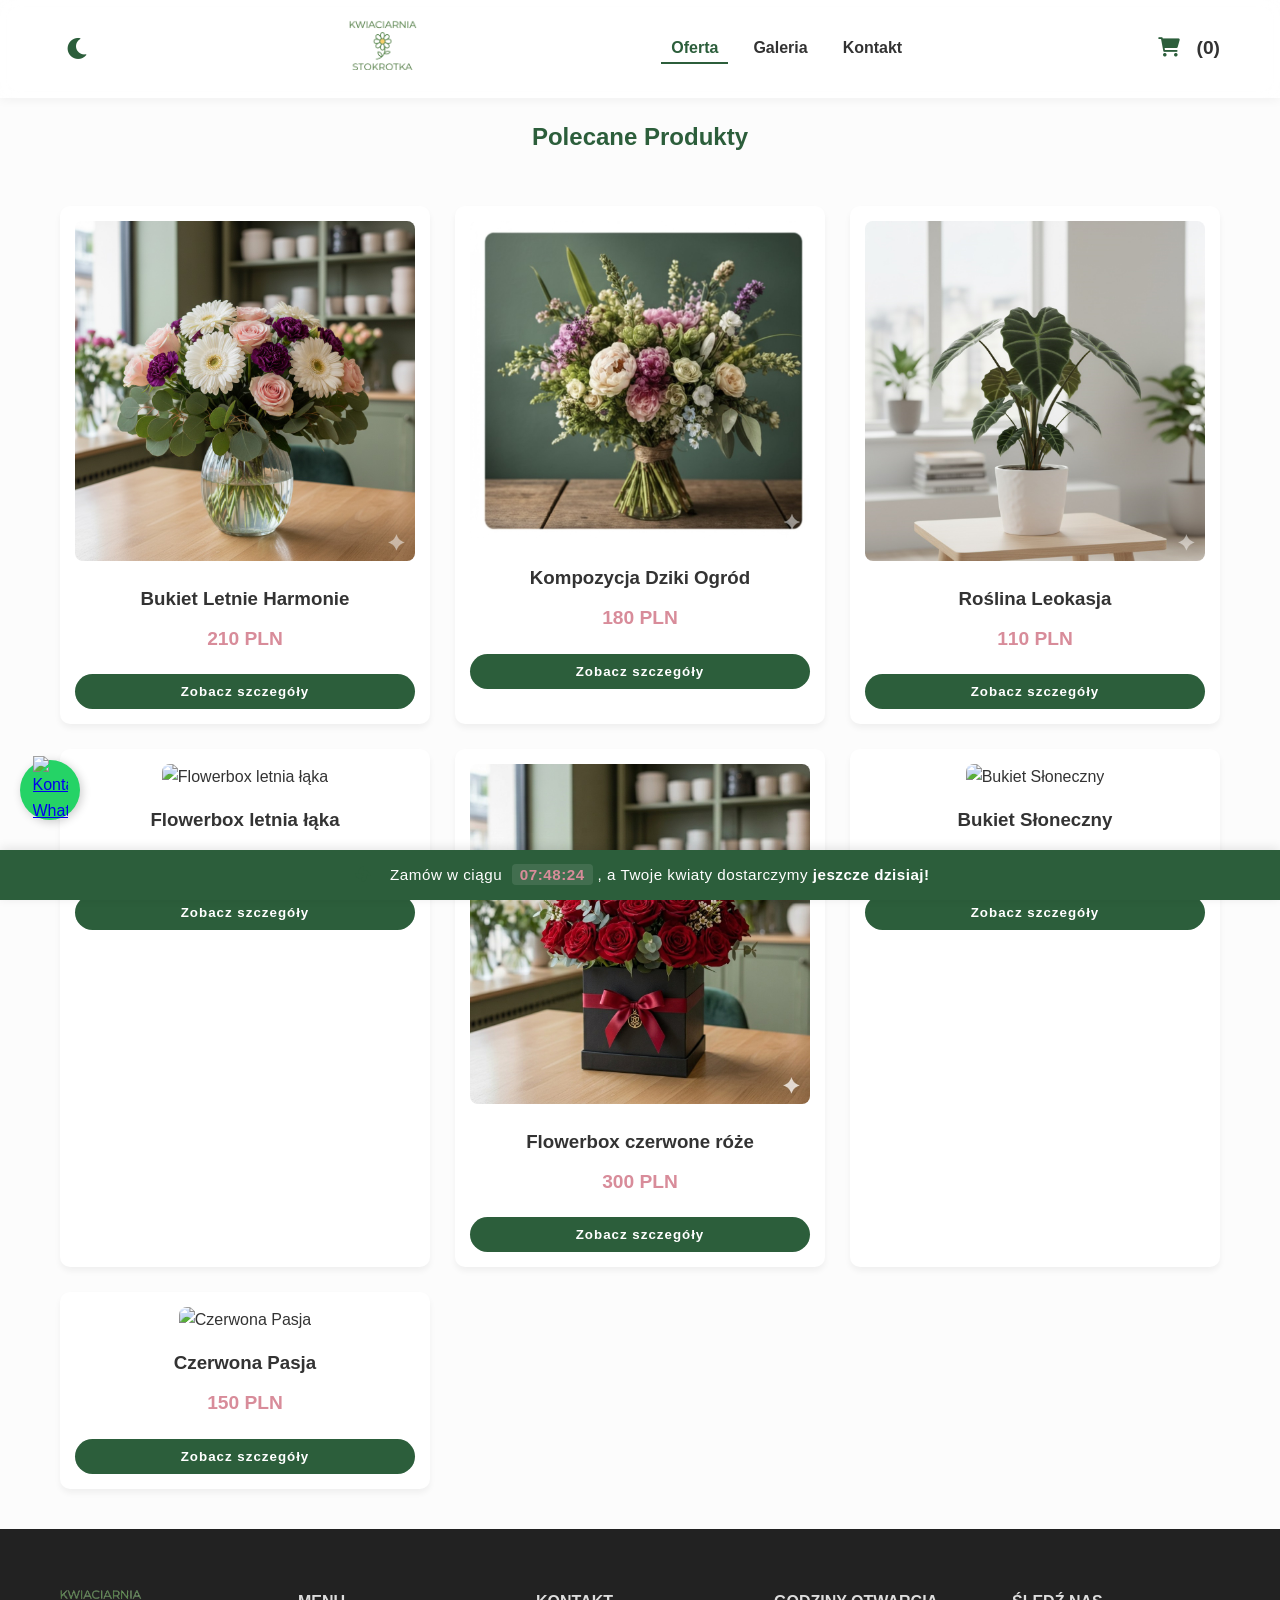
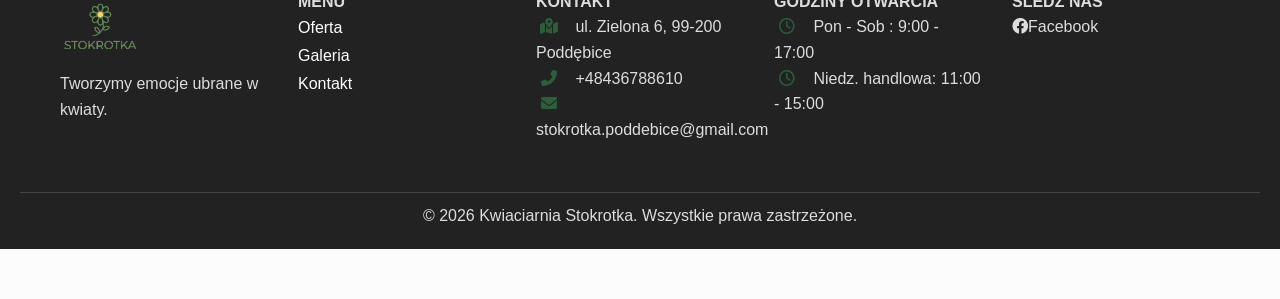
==== index.html @ bfbe9dbf "Add files via upload" ====
<!DOCTYPE html>
<html lang="pl">
<head>
    <meta charset="UTF-8">
    <meta name="viewport" content="width=device-width, initial-scale=1.0">
    <title>Kwiaciarnia Stokrotka</title>
    <meta name="description" content="Kwiaciarnia Stokrotka w Poddębicach - piękne bukiety na każdą okazję, flower boxy i dekoracje ślubne. Zamów online z dostawą!">
    <meta name="keywords" content="kwiaciarnia Poddębice, kwiaty z dostawą, bukiety ślubne, flower box, Stokrotka Poddębice">

    <meta property="og:title" content="Kwiaciarnia Stokrotka | Twoje emocje ubrane w kwiaty">
    <meta property="og:description" content="Wyjątkowe kompozycje kwiatowe w Poddębicach. Sprawdź naszą ofertę!">
    <meta property="og:image" content="https://stokrotka-poddebice.github.io/100-krotka/assets/logo.png">
    <meta property="og:url" content="https://stokrotka-poddebice.github.io/100-krotka/">
    <meta property="og:type" content="website">

    <link rel="icon" type="image/png" href="favicon-96x96.png" sizes="96x96">
    <link rel="canonical" href="https://stokrotka-poddebice.github.io/100-krotka/">
    <link rel="stylesheet" href="https://cdnjs.cloudflare.com/ajax/libs/font-awesome/6.0.0/css/all.min.css">
    <link rel="stylesheet" href="style.css">
    <script type="application/ld+json">
    {
      "@context": "https://schema.org",
      "@type": "FlowerShop",
      "name": "Kwiaciarnia Stokrotka",
      "image": "https://stokrotka-poddebice.github.io/100-krotka/assets/logo.png",
      "@id": "https://stokrotka-poddebice.github.io/100-krotka/",
      "url": "https://stokrotka-poddebice.github.io/100-krotka/",
      "telephone": "+48436788610",
      "address": {
        "@type": "PostalAddress",
        "streetAddress": "ul. Zielona 6",
        "addressLocality": "Poddębice",
        "postalCode": "99-200",
        "addressCountry": "PL"
      },
      "geo": {
        "@type": "GeoCoordinates",
        "latitude": 51.8926661, 
        "longitude": 18.9578311
      },
      "openingHoursSpecification": [
        {
          "@type": "OpeningHoursSpecification",
          "dayOfWeek": ["Monday", "Tuesday", "Wednesday", "Thursday", "Friday", "Saturday"],
          "opens": "09:00",
          "closes": "17:00"
        },
        {
          "@type": "OpeningHoursSpecification",
          "dayOfWeek": "Sunday",
          "opens": "11:00",
          "closes": "15:00"
        }
      ]
    }
    </script>
</head>
<body>
    <header>
        <div class="container nav-container">
            <button id="dark-mode-toggle" class="dark-mode-btn" aria-label="Zmień motyw na ciemny lub jasny" onclick="toggleDarkMode()">
                <i class="fa-solid fa-moon"></i>
            </button>
            <div class="logo">
                 <a href="index.html">
                 <img src="assets/logo.png" alt="Logo Kwiaciarni Stokrotka">
                 </a>
            </div>
            <nav>
                <ul class="nav-tabs">
                    <li><button class="nav-tab-btn active" onclick="switchTab(event, 'produkty')">Oferta</button></li>
                    <li><button class="nav-tab-btn" onclick="switchTab(event, 'galeria')">Galeria</button></li>
                    <li><button class="nav-tab-btn" onclick="switchTab(event, 'kontakt')">Kontakt</button></li>
                </ul>
            </nav>
             <div class="cart-icon" role="button" aria-label="Otwórz koszyk" onclick="toggleCart()">
                <i class="fa-solid fa-cart-shopping"></i> <span id="cart-count">(0)</span>
            </div>
        </div>
    </header>

    <div id="cart-sidebar" class="hidden">
        <button class="close-btn" onclick="toggleCart()">×</button>
        <h3>Koszyk:</h3>
        <ul id="cart-items"></ul>
        <hr>
        <p>Suma: <span id="cart-total">0</span> PLN</p>
        <div class="cross-sell-section">
            <h4>Dopasuj piękny dodatek:</h4>
            <div class="addon-grid">
                <div class="addon-item" onclick="addAddon('Bilecik z dedykacją', 5)">
                    <span><i class="fa-solid fa-envelope-open-text"></i> Bilecik</span>
                    <b>+5 PLN</b>
                </div>
                <div class="addon-item" onclick="addAddon('Czekoladki Merci', 30)">
                    <span><i class="fa-solid fa-candy-cane"></i> Merci</span>
                    <b>+30 PLN</b>
                </div>
                <div class="addon-item" onclick="addAddon('Maskotka Miś', 35)">
                    <span><i class="fa-solid fa-paw"></i> Miś</span>
                    <b>+35 PLN</b>
                </div>
                <div class="addon-item" onclick="addAddon('Odżywka do kwiatów', 3)">
                    <span><i class="fa-solid fa-seedling"></i> Odżywka</span>
                    <b>+3 PLN</b>
                </div>
            </div>
        </div>
        <button class="btn" onclick="goToCheckout()">PRZEJDŹ DO KASY</button>
    </div>

    <main>
        <section id="produkty" class="container tab-content active">
            <h2>Polecane Produkty</h2>
            <div id="products-container" class="products-grid"></div>
        </section>

        <section id="galeria" class="container tab-content">
            <h2>Nasze Realizacje</h2>
            <div class="filter-buttons">
                <button class="filter-btn active" data-filter="bukiety">Bukiety</button>
                <button class="filter-btn" data-filter="flowerboxy">Flower-Boxy</button>
                <button class="filter-btn" data-filter="slubne">Bukiety Ślubne</button>
                <button class="filter-btn" data-filter="samochody">Samochody</button>
                <button class="filter-btn" data-filter="kondolencje">Kondolencje</button>
                <button class="filter-btn" data-filter="all">Wszystkie</button>
            </div>
            <div class="gallery-grid">
                <img src="assets/img1.jpg" alt="Rustykalny bukiet ślubny z lawendą i kłosami zbóż - styl boho." class="gallery-item slubne" onclick="openGalleryModal(this.src, this.alt)" loading="lazy">
                <img src="assets/img2.jpg" alt="Elegancki bukiet pełen pastelowych róż i sezonowych dodatków." class="gallery-item slubne" onclick="openGalleryModal(this.src, this.alt)" loading="lazy">
                <img src="assets/img3.jpg" alt="Subtelna dekoracja stołu z gipsówki i polnych kwiatów - lekkość i wdzięk." class="gallery-item bukiety" onclick="openGalleryModal(this.src, this.alt)" loading="lazy">
                <img src="assets/img4.jpg" alt="Błękitna fantazja - kompozycja z ostróżką i margerytkami." class="gallery-item bukiety" onclick="openGalleryModal(this.src, this.alt)" loading="lazy">
                <img src="assets/img5.jpg" alt="Klasyczny Flowerbox z czerwonymi różami na prezent" class="gallery-item bukiety" onclick="openGalleryModal(this.src, this.alt)" loading="lazy">
                <img src="assets/img6.jpg" alt="Klasyczny Flowerbox z czerwonymi różami na prezent" class="gallery-item flowerboxy" onclick="openGalleryModal(this.src, this.alt)" loading="lazy">
                <img src="assets/img7.jpg" alt="Flower box z z kwiatami w opdcieniach różu" class="gallery-item flowerboxy" onclick="openGalleryModal(this.src, this.alt)" loading="lazy">
                <img src="assets/img11.jpg" alt="Dekoracja kwiatowa samochodu do ślubu w kolorze białym" class="gallery-item samochody" onclick="openGalleryModal(this.src, this.alt)" loading="lazy">
                <img src="assets/img12.jpg" alt="Dekoracja kwiatowa samochodu do ślubu w kolorze białym" class="gallery-item samochody" onclick="openGalleryModal(this.src, this.alt)" loading="lazy">
                <img src="assets/img13.jpg" alt="Delikana kwiatowa dekoracja samochodu do ślubu " class="gallery-item samochody" onclick="openGalleryModal(this.src, this.alt)" loading="lazy">
                <img src="assets/img14.jpg" alt="Dekoracja kwiatowa samochodu do ślubu w kolorze herbacianym" class="gallery-item samochody" onclick="openGalleryModal(this.src, this.alt)" loading="lazy">
                <img src="assets/img15.jpg" alt="Dekoracja kwiatowa samochodu do ślubu w kolorze białym" class="gallery-item samochody" onclick="openGalleryModal(this.src, this.alt)" loading="lazy">
            </div>
        </section>
        
        <section id="zamowienie" class="container tab-content">
            <h2>Twoje Zamówienie</h2>
            <div class="order-container">
                <form id="order-form" action="https://formspree.io/f/xojpdrwz" method="POST">
                    
                    <div class="form-section">
                        <h4><i class="fa-solid fa-user"></i> Twoje Dane</h4>
                        <div class="form-grid">
                            <input type="text" name="name" placeholder="Imię i Nazwisko" required>
                            <input type="tel" name="phone" placeholder="Twój numer telefonu" required>
                        </div>
                        <input type="email" name="email" placeholder="Twój adres E-mail" required>
                    </div>

                    <div class="form-section">
                        <h4><i class="fa-solid fa-truck"></i> Szczegóły dostawy</h4>
                        <div class="form-grid">
                            <input type="text" name="recipient_name" placeholder="Imię i nazwisko odbiorcy" required>
                            <input type="tel" name="recipient_phone" placeholder="Telefon do odbiorcy" required>
                        </div>
                        <input type="text" name="address" placeholder="Ulica, numer domu i mieszkania" required>
                        <div class="form-grid">
                            <input type="text" name="city" placeholder="Miejscowość" required>
                            <input type="text" name="postal_code" placeholder="Kod pocztowy" required>
                        </div>
                    </div>

                    <div class="form-section">
                        <h4><i class="fa-solid fa-envelope-open-text"></i> Bilecik i dodatki</h4>
                        <textarea name="message" rows="3" placeholder="Treść bileciku (opcjonalnie)"></textarea>
                        <div class="date-picker">
                            <label for="delivery_date">Data dostawy:</label>
                            <input type="date" id="delivery_date" name="delivery_date" required>
                        </div>
                    </div>

                    <input type="hidden" name="cart_items" id="cart-items-input">

                    <div class="order-summary">
                        <ul id="order-items" style="list-style: none; margin-bottom: 15px; border-bottom: 1px solid rgba(255,255,255,0.3); padding-bottom: 10px; text-align: left;"></ul>
                        <p>Razem do zapłaty: <span id="order-total">0 PLN</span></p>
                        <button type="submit" class="btn btn-order">POTWIERDZAM I PŁACĘ</button>
                    </div>
                </form>
            </div>
        </section>

        <section id="kontakt" class="container tab-content">
            <h2>Skontaktuj się z nami</h2>
            <div class="contact-grid">
                
                <div class="contact-form-container">
                    <h4><span class="icon"><i class="fa-solid fa-envelope contact-icon"></i></span> Napisz do nas</h4>
                    <form action="https://formspree.io/f/xojpdrwz" method="POST" id="contact-form">
                        <div class="input-group">
                            <select name="Temat" id="contact-subject">
                                <option value="Zapytanie ogólne">Zapytanie ogólne</option>
                                <option value="Wesele / Ślub">Wesele / Ślub</option>
                                <option value="Zamówienie indywidualne">Zamówienie indywidualne</option>
                                <option value="Inne">Inne</option>
                            </select>
                        </div>
                        <div class="input-group">
                            <input type="text" name="Imię_Nazwisko" id="contact-name" placeholder="Twoje imię i nazwisko" required>
                        </div>
                        <div class="input-group">
                            <input type="email" name="_replyto" placeholder="Twój e-mail" required>
                        </div>
                        <div class="input-group">
                            <textarea name="Wiadomość" id="contact-message" rows="5" placeholder="W czym możemy pomóc?" required></textarea>
                        </div>
                        <button type="submit" class="btn send-btn">WYŚLIJ WIADOMOŚĆ</button>
                    </form>
                </div>

                <div class="contact-form-container">
                    <h4><span class="icon"><i class="fa-solid fa-map-marker-alt contact-icon"></i></span> Mapa Dojazdu</h4>
                <div class="contact-map">
                    <div class="map-placeholder">
                        <iframe src="https://www.google.com/maps/embed?pb=!1m18!1m12!1m3!1d1231.1314536790258!2d18.957831052465423!3d51.89266607767898!2m3!1f0!2f0!3f0!3m2!1i1024!2i768!4f13.1!3m3!1m2!1s0x471baa87bd3e13e3%3A0xebfbc8913c28c004!2sKWIACIARNIA%20STOKROTKA!5e0!3m2!1spl!2spl!4v1775976221857!5m2!1spl!2spl" width="100%" height="300" style="border:0; border-radius: 15px;" allowfullscreen="" loading="lazy"></iframe>
                    </div>
                </div>
                </div>
            </div>
        </section>
    </main>

    <footer>
        <div class="container footer-grid">
            <div>
                <img src="assets/logo.png" alt="Stokrotka" onerror="this.src='assets/logo.png'" style="margin-bottom: 15px;">
                <p>Tworzymy emocje ubrane w kwiaty.</p>
            </div>
            <div>
                <h4>MENU</h4>
                    <ul class="footer-nav">
                        <li><button class="footer-tab-btn" onclick="switchTab(event, 'produkty')">Oferta</button></li>
                        <li><button class="footer-tab-btn" onclick="switchTab(event, 'galeria')">Galeria</button></li>
                        <li><button class="footer-tab-btn" onclick="switchTab(event, 'kontakt')">Kontakt</button></li>
                    </ul>
            </div>
            <div>
                <h4>KONTAKT</h4>
                    <p><i class="fa-solid fa-map-location-dot"></i> <a href="https://maps.app.goo.gl/MukrHk3VqsNeKH6u6"> ul. Zielona 6, 99-200 Poddębice</a></p>
                    <p><i class="fa-solid fa-phone-alt"></i> <a href="tel:+48 43-678-86-10">+48436788610</a></p>
                    <p><i class="fa-solid fa-envelope contact-icon"></i> <a href="mailto:stokrotka.poddebice@gmail.com">stokrotka.poddebice@gmail.com</a></p>
            </div>
            <div>
                 <h4>GODZINY OTWARCIA</h4>
                    <p><i class="far fa-clock"></i> Pon - Sob : 9:00 - 17:00</p>
                    <p><i class="far fa-clock"></i> Niedz. handlowa: 11:00 - 15:00</p>
            </div>
            <div>
                <h4>ŚLEDŹ NAS</h4>
                <ul>
                    <li><i class="fab fa-facebook"></i><a href="#">Facebook</a></li>
                </ul>
            </div>
        </div>
        <div class="footer-bottom">
            <p>© <span id="current-year"></span> Kwiaciarnia Stokrotka. Wszystkie prawa zastrzeżone.</p>
            <script>
                document.getElementById('current-year').textContent = new Date().getFullYear();
            </script>
        </div>
    </footer>

    <script src="script.js"></script>
    <div id="toast-container"></div>

    <div id="product-modal" class="modal hidden">
        <div class="modal-content">
            <span class="close-modal" onclick="closeModal()">×</span>
            <img id="modal-img" src="" alt="Zdjęcie produktu">
            
            <h3 id="modal-title">Nazwa Bukiety</h3>
            <p id="modal-desc">Opis...</p>
            
            <p class="price" id="modal-price">0 PLN</p>
            <button class="btn" id="modal-add-btn">DODAJ DO KOSZYKA</button>

            <div class="modal-footer"> 
                <span style="text-align: left; display: inline-block;"><i class="fa-solid fa-leaf"></i> Zawsze świeże</span>
                <span style="text-align: right;; display: inline-block;"><i class="fa-solid fa-truck"></i> Dostawa dzisiaj</span>
            </div>
        </div>
    </div>
    
    <a href="https://wa.me/48436788610" class="whatsapp-btn" target="_blank">
        <img src="https://upload.wikimedia.org/wikipedia/commons/6/6b/WhatsApp.svg" alt="Kontakt WhatsApp">
    </a>

    <div id="fomo-bar" class="fomo-bar">
        <a href="#zamowienie" class="fomo-link">
            <span class="fomo-text">
                <i class="fa-solid fa-fan"></i> Zamów w ciągu <span id="fomo-timer">--:--:--</span>, a Twoje kwiaty dostarczymy <b>jeszcze dzisiaj!</b>
            </span>
         </a>
    </div>
    
</body>
</html>
---- style.css ----
/* Reset i zmienne */
* {
    margin: 0;
    padding: 0;
    box-sizing: border-box;
    font-family: 'Segoe UI', Tahoma, Geneva, Verdana, sans-serif;
}
html {
    scroll-behavior: smooth;
}

:root {
    --primary-color: #2c5e3b; /* Głęboka zieleń */
    --accent-color: #d88c9a; /* Delikatny róż */
    --bg-color: #fcfcfc;
    --text-color: #333;
    --card-bg: #ffffff; /* tło dla trybu jasnego */
}

body {
    background-color: var(--bg-color);
    color: var(--text-color);
    line-height: 1.6;
    font-size: 16px; /* Standard dla urządzeń mobilnych */
    padding-bottom: 50px; /* Tyle, ile mniej więcej ma wysokości Twój pasek FOMO */
}

.container {
    max-width: 1200px;
    margin: 0 auto;
    padding: 20px;
}

/* Header & Nav */
header {
    background-color: rgba(255, 255, 255, 0.8);
    backdrop-filter: blur(10px);
    -webkit-backdrop-filter: blur(10px);
    box-shadow: 0 2px 10px rgba(0,0,0,0.05);
    position: sticky;
    top: 0;
    z-index: 100;
}

.nav-container {
    display: flex;
    justify-content: space-between;
    align-items: center;
}

nav ul {
    list-style: none;
    display: flex;
    gap: 20px;
}

nav a {
    text-decoration: none;
    color: var(--text-color);
    font-weight: 600;
    transition: color 0.3s;
}

nav a:hover {
    color: var(--primary-color);
}

.cart-icon {
    cursor: pointer;
    font-size: 1.2rem;
    font-weight: bold;
}

/* Kontener logo w nawigacji */
.logo {
    display: flex;
    align-items: center;
    max-width: 180px; 
}

.logo img {
    height: 50px;    
    width: auto;     
    object-fit: contain;
    transition: transform 0.3s ease;
}

.logo img:hover {
    transform: scale(1.05); 
}

/* Logo w stopce */
footer .container img {
    height: 60px;
    width: auto;
    margin-bottom: 15px;
}

/* Sidebar Koszyka */
#cart-sidebar {
    position: fixed;
    right: 0;
    top: 0;
    width: 100%;
    max-width: 450px;
    height: 100vh;
    background: #fff;
    box-shadow: -2px 0 10px rgba(0,0,0,0.1);
    padding: 25px;
    transform: translateX(100%);
    transition: transform 0.3s ease-in-out;
    z-index: 200;
    overflow-y: auto;
}

#cart-sidebar:not(.hidden) {
    transform: translateX(0);
}

.close-btn {
    background: none;
    border: none;
    font-size: 1.5rem;
    cursor: pointer;
    float: right;
}

/* Przyciski */
.btn {
    display: inline-block;
    background-color: var(--primary-color);
    color: #fff;
    padding: 10px 20px;
    border: none;
    border-radius: 25px;
    letter-spacing: 1px;
    cursor: pointer;
    font-weight: bold;
    width: 100%;
    margin-top: 10px;
    transition: all 0.3s ease;
}

.btn:active {
    transform: scale(0.95);
}

.btn:hover {
    background-color: #1e4229;
}

/* Produkty */
section {
    padding: 60px 20px;
}

h2 {
    text-align: center;
    margin-bottom: 40px;
    color: var(--primary-color);
}

.grid {
    display: grid;
    grid-template-columns: repeat(auto-fit, minmax(250px, 1fr));
    gap: 30px;
}

.card {
    background: #fff;
    padding: 15px;
    border-radius: 10px;
    box-shadow: 0 4px 6px rgba(0,0,0,0.05);
    text-align: center;
    transition: transform 0.3s ease, box-shadow 0.3s ease;
}

.card:hover {
    transform: translateY(-8px);
    box-shadow: 0 10px 20px rgba(0,0,0,0.15);
}

.card img {
    width: 100%;
    border-radius: 8px;
    margin-bottom: 15px;
}

.card .price {
    font-size: 1.2rem;
    font-weight: bold;
    color: var(--accent-color);
    margin: 10px 0;
}

/* Galeria */
.filter-buttons {
    display: flex;
    justify-content: center;
    gap: 10px;
    flex-wrap: wrap;
    margin-bottom: 20px;
}

.filter-btn {
    padding: 8px 16px;
    border: 1px solid var(--primary-color);
    background: transparent;
    cursor: pointer;
    border-radius: 20px;
    transition: all 0.3s;
}

.filter-btn.active, .filter-btn:hover {
    background: var(--primary-color);
    color: #fff;
}

.gallery-grid {
    display: grid;
    grid-template-columns: repeat(auto-fill, minmax(200px, 1fr));
    gap: 15px;
}

.gallery-item {
    width: 100%;
    height: 200px;
    object-fit: cover;
    border-radius: 8px;
    cursor: pointer;
    transition: opacity 0.4s ease-in-out, transform 0.4s ease-in-out;
}

.gallery-item:hover {
    transform: scale(1.05);
}

.hidden-item {
    display: none;
}

/* Klasa bazowa dla elementów do animacji */
.reveal {
    opacity: 0;
    transform: translateY(30px);
    transition: all 0.8s ease-out;
}

.reveal.active {
    opacity: 1;
    transform: translateY(0);
}

/* Opcjonalne opóźnienie w gridzie */
.card:nth-child(2) { transition-delay: 0.2s; }
.card:nth-child(3) { transition-delay: 0.4s; }

/* Ukrywanie w galerii za pomocą filtrów JS */
.gallery-item:not(.bukiety) {
    display: none;
    opacity: 0;
}

/* Formularz zamówienia */
.hidden { display: none !important; }

.checkout-wrapper {
    display: flex;
    gap: 40px;
    flex-wrap: wrap;
}

.checkout-summary, .checkout-form {
    flex: 1;
    min-width: 300px;
    background: #fff;
    padding: 20px;
    border-radius: 10px;
    box-shadow: 0 4px 6px rgba(0,0,0,0.05);
}

.checkout-form input, .checkout-form textarea {
    width: 100%;
    padding: 10px;
    margin-bottom: 15px;
    border: 1px solid #ccc;
    border-radius: 5px;
}

.checkout-form textarea {
    height: 100px;
    resize: none;
}

/* Stopka */
footer {
    background-color: #222;
    color: #ddd;
    padding: 40px 20px 20px;
}

.footer-grid {
    display: grid;
    grid-template-columns: repeat(auto-fit, minmax(200px, 1fr));
    gap: 30px;
}

footer a {
    color: #ddd;
    text-decoration: none;
}

footer a:hover {
    color: var(--accent-color);
}

footer ul {
    list-style: none;
}

.footer-bottom {
    text-align: center;
    margin-top: 30px;
    padding-top: 10px;
    border-top: 1px solid #444;
}

/* --- POWIADOMIENIA (TOAST) --- */
#toast-container {
    position: fixed;
    bottom: 20px;
    right: 20px;
    z-index: 1000;
    display: flex;
    flex-direction: column;
    gap: 10px;
    pointer-events: none;
}

.toast {
    background-color: var(--primary-color);
    color: white;
    padding: 15px 25px;
    border-radius: 8px;
    box-shadow: 0 4px 12px rgba(0,0,0,0.15);
    font-weight: 600;
    opacity: 0;
    transform: translateY(20px);
    animation: slideIn 0.3s forwards, fadeOut 0.3s forwards 2.7s;
}

@keyframes slideIn { 
    to { opacity: 1; transform: translateY(0); } 
}
@keyframes fadeOut { 
    to { opacity: 0; } 
}

/* --- OKNO MODALNE (POPUP) --- */
.modal {
    position: fixed;
    top: 0; 
    left: 0; 
    width: 100%; 
    height: 100%;
    background: rgba(0,0,0,0.7);
    display: none;
    align-items: center;
    justify-content: center;
    z-index: 1000;
    opacity: 0;
    transition: opacity 0.3s;
    pointer-events: none;
}

#modal-img {
    width: 100%;
    max-height: 300px;
    object-fit: cover;
    border-radius: 10px;
}

.modal:not(.hidden) {
    display: flex; 
    opacity: 1;
    pointer-events: auto;
}

.modal-content {
    background-color: var(--card-bg) !important;
    color: var(--text-color);
    padding: 30px;
    border-radius: 20px;
    max-width: 500px;
    width: 90%;
    position: relative;
    box-shadow: 0 10px 30px rgba(0,0,0,0.2);
}

.close-modal {
    position: absolute;
    top: 15px; right: 20px;
    font-size: 1.8rem;
    color: #666;
    cursor: pointer;
    transition: color 0.3s;
}

.close-modal:hover { color: red; }

#modal-desc {
    color: #666;
    line-height: 1.6;
    margin: 15px 0;
    font-size: 0.95rem;
}

.product-features {
    display: flex;
    justify-content: space-around;
    margin: 15px 0;
    font-size: 0.8rem;
    color: var(--primary-color);
}

.products-grid {
    display: grid;
    grid-template-columns: repeat(auto-fill, minmax(280px, 1fr));
    gap: 25px;
    padding: 20px 0;
}

#produkty h2 {
    text-align: center;
    margin-bottom: 30px;
    color: var(--primary-color);
}

.whatsapp-btn {
    position: fixed;
    bottom: 80px;
    left: 20px;
    width: 60px;
    height: 60px;
    background-color: #25d366;
    border-radius: 50%;
    display: flex;
    align-items: center;
    justify-content: center;
    box-shadow: 2px 2px 10px rgba(0,0,0,0.2);
    z-index: 10001;
    transition: transform 0.3s;
}

.whatsapp-btn:hover {
    transform: scale(1.1);
}

.whatsapp-btn img {
    width: 35px;
}

.checkout-form label {
    display: block;
    margin-bottom: 5px;
    font-weight: bold;
    color: var(--primary-color);
}

@media (max-width: 480px) {
    #cart-sidebar {
        max-width: 100%;
        padding: 15px;
    }
    #cart-items li {
        font-size: 1.1rem;
    }
}

/* Zakładki i nawigacja */
.tab-navigation {
    display: flex;
    justify-content: center;
    gap: 20px;
    margin-top: 40px;
    margin-bottom: -20px;
}

.tab-btn {
    padding: 12px 30px;
    font-size: 1.1rem;
    font-weight: bold;
    border: none;
    background: #eee;
    color: #666;
    border-radius: 30px;
    cursor: pointer;
    transition: all 0.3s ease;
}

.tab-btn.active {
    background-color: var(--primary-color);
    color: white;
    box-shadow: 0 4px 15px rgba(44, 94, 59, 0.3);
}

.tab-content {
    display: none;
}

.tab-content.active {
    display: block;
    animation: fadeIn 0.5s ease;
}

@keyframes fadeIn {
    from { opacity: 0; transform: translateY(10px); }
    to { opacity: 1; transform: translateY(0); }
}

.nav-tabs {
    display: flex;
    list-style: none;
    gap: 15px;
    align-items: center;
}

.nav-tab-btn {
    background: none;
    border: none;
    color: var(--text-color);
    font-weight: 600;
    font-size: 1rem;
    cursor: pointer;
    padding: 5px 10px;
    transition: all 0.3s ease;
    border-bottom: 2px solid transparent;
}

.nav-tab-btn:hover {
    color: var(--primary-color);
}

.nav-tab-btn.active {
    color: var(--primary-color);
    border-bottom: 2px solid var(--primary-color);
}

.nav-link {
    text-decoration: none;
    color: var(--text-color);
    font-weight: 600;
    padding: 5px 10px;
}

/* Kontakt */
.contact-grid {
    display: grid;
    grid-template-columns: repeat(auto-fit, minmax(300px, 1fr));
    gap: 40px;
    margin-top: 30px;
}

.info-item {
    display: flex;
    align-items: flex-start;
    gap: 15px;
    margin-bottom: 25px;
    padding: 15px;
    background: #fff;
    border-radius: 10px;
    transition: transform 0.3s;
    box-shadow: 0 4px 6px rgba(0,0,0,0.02);
}

.info-item:hover {
    transform: translateX(10px);
}

.info-item .icon {
    font-size: 1.5rem;
    background: var(--bg-color);
    padding: 10px;
    border-radius: 50%;
}

.info-item h4 {
    margin-bottom: 5px;
    color: var(--primary-color);
}

.info-item a {
    text-decoration: none;
    color: inherit;
    font-weight: 600;
}

.map-placeholder {
    overflow: hidden;
    border-radius: 15px;
    box-shadow: 0 10px 30px rgba(0,0,0,0.1);
}

.contact-form-container {
    background: #fff;
    padding: 30px;
    border-radius: 15px;
    box-shadow: 0 10px 30px rgba(0,0,0,0.05);
}

.contact-form-container h4 {
    margin-bottom: 20px;
    color: var(--primary-color);
}

.input-group {
    margin-bottom: 15px;
}

.input-group input, 
.input-group select, 
.input-group textarea {
    width: 100%;
    padding: 12px 15px;
    border: 1px solid #ddd;
    border-radius: 8px;
    font-size: 1rem;
    outline: none;
    transition: border-color 0.3s;
}

.input-group input:focus, 
.input-group textarea:focus {
    border-color: var(--primary-color);
}

.send-btn {
    width: 100%;
    background-color: var(--primary-color);
    color: white;
    border: none;
    padding: 15px;
    font-weight: bold;
    cursor: pointer;
    border-radius: 30px;
}

/* Cross-selling (Dodatki) */
.cross-sell-section {
    margin-top: 20px;
    padding: 15px;
    background: #f9f9f9;
    border-radius: 12px;
    border: 1px dashed var(--accent-color);
}

.cross-sell-section h4 {
    font-size: 0.9rem;
    margin-bottom: 10px;
    color: var(--primary-color);
}

.addon-grid {
    display: flex;
    flex-wrap: wrap;
    gap: 8px;
}

.addon-item {
    flex: 1;
    min-width: 100px;
    background: #fff;
    padding: 8px;
    border-radius: 8px;
    border: 1px solid #ddd;
    text-align: center;
    cursor: pointer;
    font-size: 0.8rem;
    transition: all 0.2s ease;
}

.addon-item:hover {
    border-color: var(--primary-color);
    background: #eef5f0;
    transform: translateY(-2px);
}

.addon-item b {
    display: block;
    color: var(--primary-color);
    margin-top: 3px;
}

/* FOMO Bar */
.fomo-bar {
    position: fixed;
    bottom: 0;
    left: 0;
    width: 100%;
    background: var(--primary-color);
    color: white;
    text-align: center;
    padding: 12px 20px;
    z-index: 9999;
    box-shadow: 0 -2px 10px rgba(0,0,0,0.1);
    transition: transform 0.3s ease-in-out;
}

.fomo-link {
    text-decoration: none;
    color: inherit;
    display: block;
}

.fomo-text {
    font-size: 0.95rem;
    letter-spacing: 0.5px;
}

#fomo-timer {
    font-weight: bold;
    color: var(--accent-color);
    background: rgba(255,255,255,0.1);
    padding: 2px 8px;
    border-radius: 4px;
    margin: 0 5px;
}

.fomo-bar.hidden {
    display: none;
}

/* Zamówienie Checkout */
.checkout-container {
    background: white;
    padding: 30px;
    border-radius: 20px;
    box-shadow: 0 10px 40px rgba(0,0,0,0.05);
}

.checkout-grid {
    display: grid;
    grid-template-columns: 1fr 350px;
    gap: 40px;
    margin-top: 20px;
}

@media (max-width: 900px) {
    .checkout-grid { grid-template-columns: 1fr; }
}

.form-section {
    background: var(--card-bg);
    padding: 20px;
    border-radius: 15px;
    margin-bottom: 20px;
    box-shadow: 0 4px 15px rgba(0,0,0,0.05);
}

.form-section h4 {
    margin-bottom: 15px;
    color: var(--primary-color);
    border-bottom: 2px solid var(--bg-color);
    padding-bottom: 10px;
}

.form-grid {
    display: grid;
    grid-template-columns: 1fr 1fr;
    gap: 15px;
}

input, textarea {
    width: 100%;
    padding: 12px 15px;
    margin-bottom: 15px;
    border: 1px solid #ddd;
    border-radius: 8px;
    font-size: 14px;
    background-color: var(--bg-color);
    color: var(--text-color);
}

.order-summary {
    text-align: right;
    padding: 20px;
    background: var(--primary-color);
    color: white;
    border-radius: 15px;
}

.order-summary p {
    font-size: 1.2rem;
    font-weight: bold;
    margin-bottom: 10px;
}

.btn-order {
    background-color: var(--accent-color);
    width: 100%;
    padding: 15px;
    font-size: 1.1rem;
}

@media (max-width: 600px) {
    .form-grid { grid-template-columns: 1fr; }
}

.input-row {
    display: grid;
    grid-template-columns: 1fr 1fr;
    gap: 15px;
    margin-bottom: 15px;
}

.payment-options {
    display: grid;
    grid-template-columns: repeat(3, 1fr);
    gap: 10px;
}

.payment-card {
    border: 1px solid #ddd;
    padding: 15px;
    border-radius: 10px;
    text-align: center;
    cursor: pointer;
    transition: all 0.2s;
}

.payment-card:has(input:checked) {
    border-color: var(--primary-color);
    background: #eef5f0;
}

.order-summary-box {
    background: #fdfdfd;
    padding: 20px;
    border-radius: 15px;
    border: 1px solid #eee;
    align-self: start;
}

/* --- DARK MODE STYLES --- */
body.dark-theme {
    --bg-color: #121212;
    --text-color: #e0e0e0;
    --primary-color: #4da36a;
    --card-bg: #1e1e1e;
}

.dark-mode-btn {
    background: none;
    border: none;
    font-size: 1.5rem;
    cursor: pointer;
    padding: 5px;
    transition: transform 0.3s;
}

.dark-mode-btn:hover {
    transform: scale(1.2);
}

body.dark-theme .card, 
body.dark-theme .modal-content,
body.dark-theme #cart-sidebar,
body.dark-theme .contact-info .info-item,
body.dark-theme .contact-form-container {
    background-color: #1e1e1e;
    color: #fff;
    border: 1px solid #333;
}

body.dark-theme header {
    background-color: rgba(18, 18, 18, 0.8);
}

body.dark-theme .filter-btn {
    background-color: #2a2a2a;
    color: #e0e0e0;
    border: 1px solid #444;
}

body.dark-theme .filter-btn:hover {
    background-color: #333;
    border-color: var(--primary-color);
}

body.dark-theme .filter-btn.active {
    background-color: var(--primary-color);
    color: white;
    border-color: var(--primary-color);
}

body.dark-theme #galeria h2 {
    color: #fff;
}

body.dark-theme input, 
body.dark-theme textarea, 
body.dark-theme select {
    background-color: #2a2a2a;
    color: #ffffff;
    border: 1px solid #444;
}

body.dark-theme input::placeholder, 
body.dark-theme textarea::placeholder {
    color: #888;
}

body.dark-theme input:focus, 
body.dark-theme textarea:focus {
    border-color: var(--primary-color);
    background-color: #333;
}

body.dark-theme .addon-item {
    background-color: #2a2a2a;
    color: #fff;
    border: 1px solid #333;
}

body.dark-theme .addon-item:hover {
    background-color: #333;
}

body.dark-theme .cross-sell-section {
    background-color: #1e1e1e;
    border: 1px dashed #444;
}

body.dark-theme .cross-sell-section h4 {
    color: var(--primary-color);
}

body.dark-theme .addon-item b {
    color: var(--primary-color);
}

body.dark-theme .checkout-container,
body.dark-theme .order-summary-box {
    background: #1e1e1e;
    border-color: #333;
}

.footer-tab-btn {
    background: none;
    border: none;
    color: white;
    font-size: 1rem;
    cursor: pointer;
    padding: 5px 0;
    transition: color 0.3s;
    text-align: left;
    width: 100%;
}

.footer-tab-btn:hover {
    color: var(--accent-color);
    text-decoration: underline;
}

body.dark-theme .footer-tab-btn {
    color: #ccc;
}

/* Ikony */
.fa-solid, .far {
    margin-right: 10px;
    color: var(--primary-color);
    width: 25px;
    text-align: center;
    display: inline-block;
}

.form-section h4 i {
    color: var(--accent-color);
    font-size: 1.2rem;
}

.footer i {
    color: #fff;
    opacity: 0.8;
}

.contact-item:hover i {
    transform: scale(1.2);
    transition: transform 0.3s ease;
    color: var(--accent-color);
}

.nav-tab-btn,
.footer-tab-btn,
.dark-mode-btn,
.close-modal,
.cart-icon {
    cursor: pointer;
}

/* Tryb dla okna modalnego w formie galerii */
#product-modal.is-gallery .price,
#product-modal.is-gallery #modal-add-btn,
#product-modal.is-gallery .modal-footer {
    display: none !important;
}

#product-modal.is-gallery #modal-img {
    max-height: 80vh;
    object-fit: contain;
}

.no-wrap {
    white-space: nowrap;
}
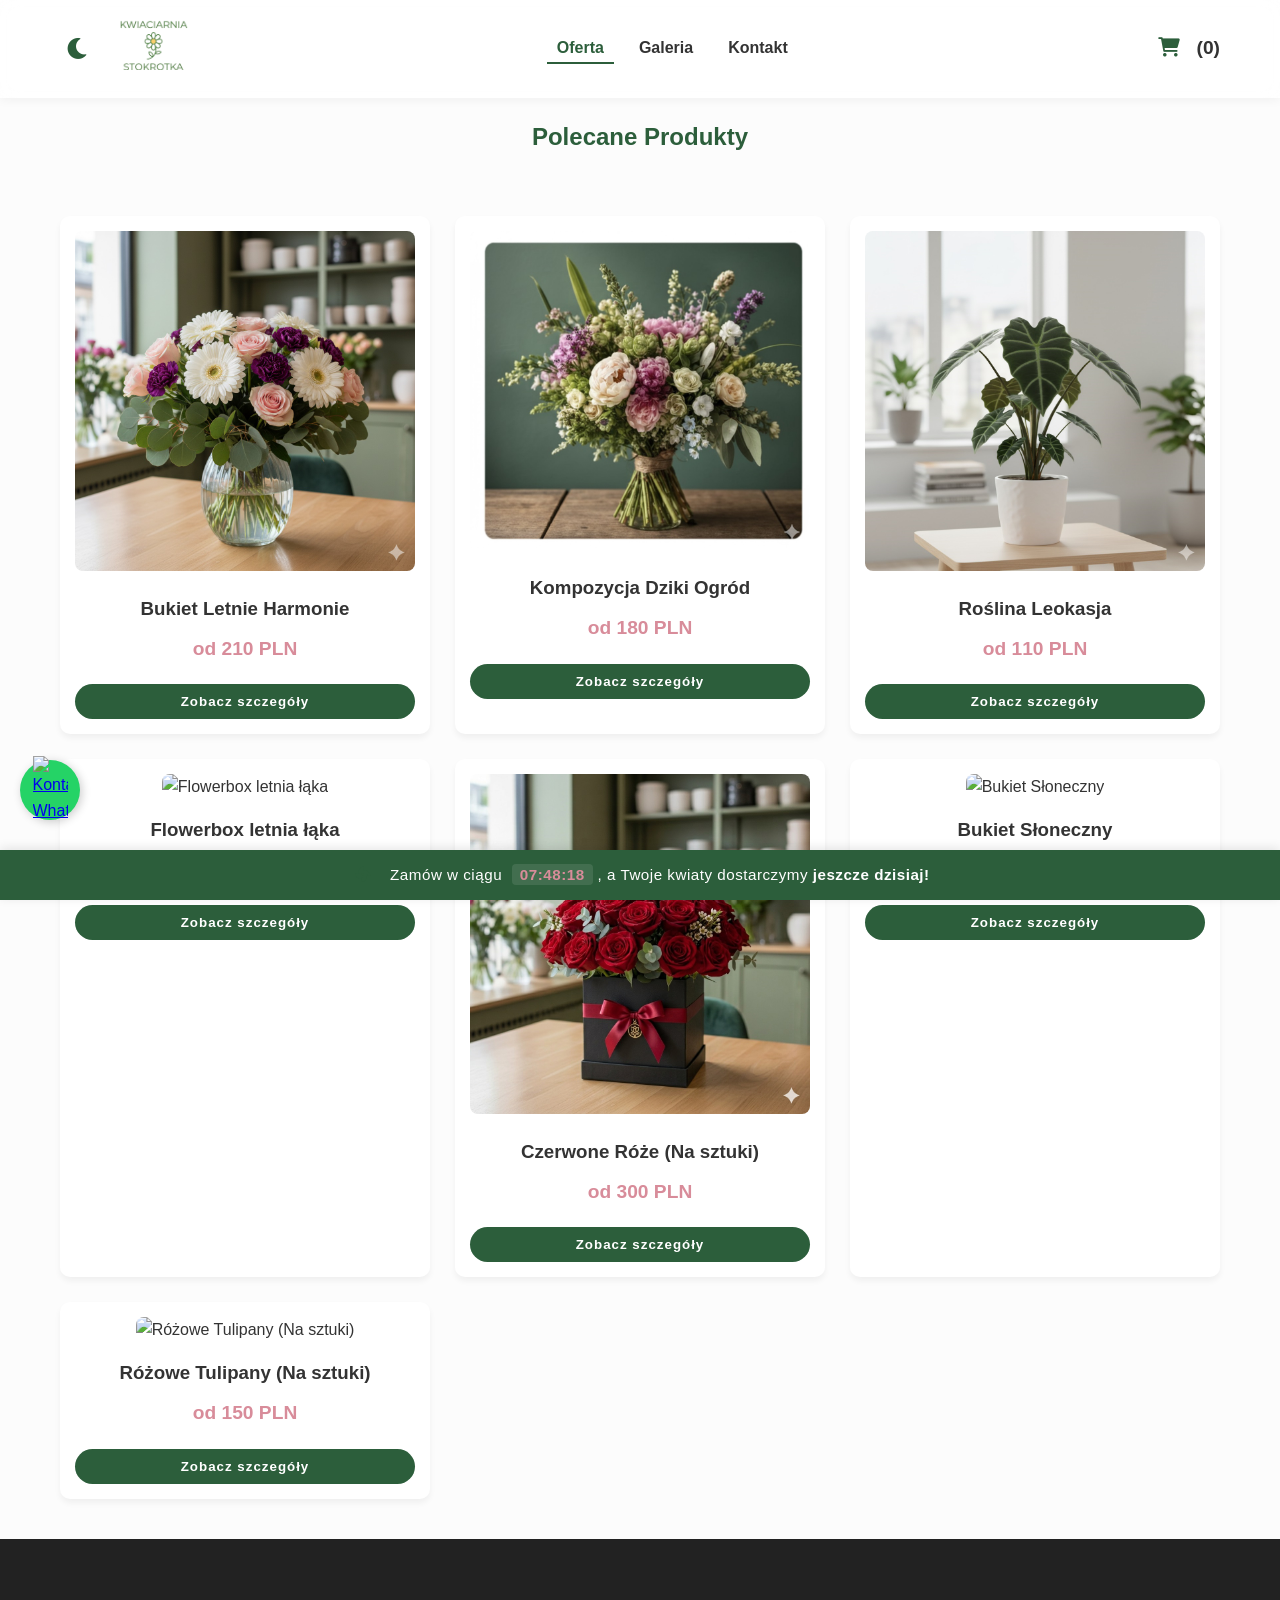
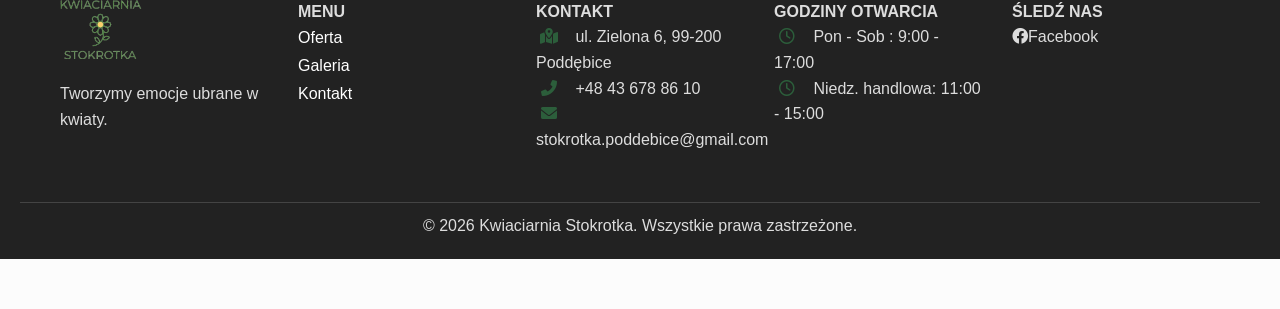
==== commit ee6b2f0d: "Add files via upload" ====
--- a/index.html
+++ b/index.html
@@ -58,14 +58,18 @@
 <body>
     <header>
         <div class="container nav-container">
-            <button id="dark-mode-toggle" class="dark-mode-btn" aria-label="Zmień motyw na ciemny lub jasny" onclick="toggleDarkMode()">
-                <i class="fa-solid fa-moon"></i>
-            </button>
-            <div class="logo">
-                 <a href="index.html">
-                 <img src="assets/logo.png" alt="Logo Kwiaciarni Stokrotka">
-                 </a>
-            </div>
+            
+            <div class="logo-group">
+                <button id="dark-mode-toggle" class="dark-mode-btn" aria-label="Zmień motyw na ciemny lub jasny" onclick="toggleDarkMode()">
+                    <i class="fa-solid fa-moon"></i>
+                </button>
+                <div class="logo">
+                    <a href="index.html">
+                    <img src="assets/logo.png" alt="Logo Kwiaciarni Stokrotka">
+                    </a>
+                </div>
+            </div>
+
             <nav>
                 <ul class="nav-tabs">
                     <li><button class="nav-tab-btn active" onclick="switchTab(event, 'produkty')">Oferta</button></li>
@@ -73,9 +77,11 @@
                     <li><button class="nav-tab-btn" onclick="switchTab(event, 'kontakt')">Kontakt</button></li>
                 </ul>
             </nav>
-             <div class="cart-icon" role="button" aria-label="Otwórz koszyk" onclick="toggleCart()">
+            
+            <div class="cart-icon" role="button" aria-label="Otwórz koszyk" onclick="toggleCart()">
                 <i class="fa-solid fa-cart-shopping"></i> <span id="cart-count">(0)</span>
             </div>
+            
         </div>
     </header>
 
@@ -125,20 +131,7 @@
                 <button class="filter-btn" data-filter="kondolencje">Kondolencje</button>
                 <button class="filter-btn" data-filter="all">Wszystkie</button>
             </div>
-            <div class="gallery-grid">
-                <img src="assets/img1.jpg" alt="Rustykalny bukiet ślubny z lawendą i kłosami zbóż - styl boho." class="gallery-item slubne" onclick="openGalleryModal(this.src, this.alt)" loading="lazy">
-                <img src="assets/img2.jpg" alt="Elegancki bukiet pełen pastelowych róż i sezonowych dodatków." class="gallery-item slubne" onclick="openGalleryModal(this.src, this.alt)" loading="lazy">
-                <img src="assets/img3.jpg" alt="Subtelna dekoracja stołu z gipsówki i polnych kwiatów - lekkość i wdzięk." class="gallery-item bukiety" onclick="openGalleryModal(this.src, this.alt)" loading="lazy">
-                <img src="assets/img4.jpg" alt="Błękitna fantazja - kompozycja z ostróżką i margerytkami." class="gallery-item bukiety" onclick="openGalleryModal(this.src, this.alt)" loading="lazy">
-                <img src="assets/img5.jpg" alt="Klasyczny Flowerbox z czerwonymi różami na prezent" class="gallery-item bukiety" onclick="openGalleryModal(this.src, this.alt)" loading="lazy">
-                <img src="assets/img6.jpg" alt="Klasyczny Flowerbox z czerwonymi różami na prezent" class="gallery-item flowerboxy" onclick="openGalleryModal(this.src, this.alt)" loading="lazy">
-                <img src="assets/img7.jpg" alt="Flower box z z kwiatami w opdcieniach różu" class="gallery-item flowerboxy" onclick="openGalleryModal(this.src, this.alt)" loading="lazy">
-                <img src="assets/img11.jpg" alt="Dekoracja kwiatowa samochodu do ślubu w kolorze białym" class="gallery-item samochody" onclick="openGalleryModal(this.src, this.alt)" loading="lazy">
-                <img src="assets/img12.jpg" alt="Dekoracja kwiatowa samochodu do ślubu w kolorze białym" class="gallery-item samochody" onclick="openGalleryModal(this.src, this.alt)" loading="lazy">
-                <img src="assets/img13.jpg" alt="Delikana kwiatowa dekoracja samochodu do ślubu " class="gallery-item samochody" onclick="openGalleryModal(this.src, this.alt)" loading="lazy">
-                <img src="assets/img14.jpg" alt="Dekoracja kwiatowa samochodu do ślubu w kolorze herbacianym" class="gallery-item samochody" onclick="openGalleryModal(this.src, this.alt)" loading="lazy">
-                <img src="assets/img15.jpg" alt="Dekoracja kwiatowa samochodu do ślubu w kolorze białym" class="gallery-item samochody" onclick="openGalleryModal(this.src, this.alt)" loading="lazy">
-            </div>
+            <div class="gallery-grid" id="gallery-container"></div>
         </section>
         
         <section id="zamowienie" class="container tab-content">
@@ -218,11 +211,11 @@
 
                 <div class="contact-form-container">
                     <h4><span class="icon"><i class="fa-solid fa-map-marker-alt contact-icon"></i></span> Mapa Dojazdu</h4>
-                <div class="contact-map">
-                    <div class="map-placeholder">
-                        <iframe src="https://www.google.com/maps/embed?pb=!1m18!1m12!1m3!1d1231.1314536790258!2d18.957831052465423!3d51.89266607767898!2m3!1f0!2f0!3f0!3m2!1i1024!2i768!4f13.1!3m3!1m2!1s0x471baa87bd3e13e3%3A0xebfbc8913c28c004!2sKWIACIARNIA%20STOKROTKA!5e0!3m2!1spl!2spl!4v1775976221857!5m2!1spl!2spl" width="100%" height="300" style="border:0; border-radius: 15px;" allowfullscreen="" loading="lazy"></iframe>
-                    </div>
-                </div>
+                    <div class="contact-map">
+                        <div class="map-placeholder">
+                            <iframe src="https://www.google.com/maps/embed?pb=!1m18!1m12!1m3!1d1231.1314536790258!2d18.957831052465423!3d51.89266607767898!2m3!1f0!2f0!3f0!3m2!1i1024!2i768!4f13.1!3m3!1m2!1s0x471baa87bd3e13e3%3A0xebfbc8913c28c004!2sKWIACIARNIA%20STOKROTKA!5e0!3m2!1spl!2spl!4v1775976221857!5m2!1spl!2spl" width="100%" height="300" style="border:0; border-radius: 15px;" allowfullscreen="" loading="lazy"></iframe>
+                        </div>
+                    </div>
                 </div>
             </div>
         </section>
@@ -245,7 +238,7 @@
             <div>
                 <h4>KONTAKT</h4>
                     <p><i class="fa-solid fa-map-location-dot"></i> <a href="https://maps.app.goo.gl/MukrHk3VqsNeKH6u6"> ul. Zielona 6, 99-200 Poddębice</a></p>
-                    <p><i class="fa-solid fa-phone-alt"></i> <a href="tel:+48 43-678-86-10">+48436788610</a></p>
+                    <p><i class="fa-solid fa-phone-alt"></i> <a href="tel:+48436788610">+48 43 678 86 10</a></p>
                     <p><i class="fa-solid fa-envelope contact-icon"></i> <a href="mailto:stokrotka.poddebice@gmail.com">stokrotka.poddebice@gmail.com</a></p>
             </div>
             <div>
@@ -272,29 +265,41 @@
     <div id="toast-container"></div>
 
     <div id="product-modal" class="modal hidden">
-        <div class="modal-content">
-            <span class="close-modal" onclick="closeModal()">×</span>
-            <img id="modal-img" src="" alt="Zdjęcie produktu">
-            
-            <h3 id="modal-title">Nazwa Bukiety</h3>
-            <p id="modal-desc">Opis...</p>
-            
-            <p class="price" id="modal-price">0 PLN</p>
-            <button class="btn" id="modal-add-btn">DODAJ DO KOSZYKA</button>
-
-            <div class="modal-footer"> 
-                <span style="text-align: left; display: inline-block;"><i class="fa-solid fa-leaf"></i> Zawsze świeże</span>
-                <span style="text-align: right;; display: inline-block;"><i class="fa-solid fa-truck"></i> Dostawa dzisiaj</span>
-            </div>
-        </div>
-    </div>
+            <div class="modal-content">
+                <span class="close-modal" onclick="closeModal()">×</span>
+                <img id="modal-img" src="" alt="Zdjęcie produktu">
+                
+                <h3 id="modal-title">Nazwa Bukiety</h3>
+                <p id="modal-desc" style="margin-bottom: 15px;">Opis...</p>
+
+                <div id="method-size" class="selection-method hidden">
+                    <div class="variant-selector" id="modal-variants"></div>
+                </div>
+
+                <div id="method-qty" class="selection-method hidden">
+                    <div class="qty-selector">
+                        <button type="button" onclick="updateFlowerCount(-1)">-</button>
+                        <span id="flower-count-display">15 szt.</span>
+                        <button type="button" onclick="updateFlowerCount(1)">+</button>
+                    </div>
+                </div>
+                
+                <p class="price" id="modal-price">0 PLN</p>
+                <button class="btn" id="modal-add-btn">DODAJ DO KOSZYKA</button>
+
+                <div class="modal-footer"> 
+                    <span><i class="fa-solid fa-leaf"></i> Zawsze świeże</span>
+                    <span><i class="fa-solid fa-truck"></i> Dostawa dzisiaj</span>
+                </div>
+            </div>
+        </div>
     
     <a href="https://wa.me/48436788610" class="whatsapp-btn" target="_blank">
         <img src="https://upload.wikimedia.org/wikipedia/commons/6/6b/WhatsApp.svg" alt="Kontakt WhatsApp">
     </a>
 
     <div id="fomo-bar" class="fomo-bar">
-        <a href="#zamowienie" class="fomo-link">
+        <a href="#zamowienie" class="fomo-link" onclick="goToCheckout()">
             <span class="fomo-text">
                 <i class="fa-solid fa-fan"></i> Zamów w ciągu <span id="fomo-timer">--:--:--</span>, a Twoje kwiaty dostarczymy <b>jeszcze dzisiaj!</b>
             </span>
--- a/style.css
+++ b/style.css
@@ -71,6 +71,12 @@
     font-weight: bold;
 }
 
+.logo-group {
+    display: flex;
+    align-items: center;
+    gap: 15px; 
+}
+
 /* Kontener logo w nawigacji */
 .logo {
     display: flex;
@@ -328,9 +334,9 @@
 /* --- POWIADOMIENIA (TOAST) --- */
 #toast-container {
     position: fixed;
-    bottom: 20px;
+    bottom: 80px; /* Wysoko by nie przykrywał FOMO baru */
     right: 20px;
-    z-index: 1000;
+    z-index: 10005;
     display: flex;
     flex-direction: column;
     gap: 10px;
@@ -399,28 +405,148 @@
 
 .close-modal {
     position: absolute;
-    top: 15px; right: 20px;
+    top: 15px; 
+    right: 15px;
     font-size: 1.8rem;
-    color: #666;
-    cursor: pointer;
-    transition: color 0.3s;
-}
-
-.close-modal:hover { color: red; }
-
-#modal-desc {
-    color: #666;
-    line-height: 1.6;
+    color: #333;
+    background: rgba(255, 255, 255, 0.9);
+    width: 35px;
+    height: 35px;
+    display: flex;
+    align-items: center;
+    justify-content: center;
+    border-radius: 50%;
+    cursor: pointer;
+    transition: all 0.3s;
+    box-shadow: 0 2px 5px rgba(0,0,0,0.2); 
+    z-index: 10;
+    line-height: 1;
+}
+
+.close-modal:hover { 
+    color: red; 
+    transform: scale(1.1); 
+    background: #fff; 
+}
+
+/* --- WARIANTY I ZAKŁADKI BUKIETU --- */
+.modal-tabs {
+    display: flex;
+    justify-content: center;
+    gap: 10px;
+    margin-bottom: 15px;
+    border-bottom: 1px solid rgba(128,128,128,0.2);
+    padding-bottom: 10px;
+}
+
+.modal-tabs .tab-btn {
+    background: none;
+    border: none;
+    color: var(--text-color);
+    cursor: pointer;
+    font-weight: bold;
+    padding: 5px 10px;
+    border-bottom: 2px solid transparent;
+    transition: 0.3s;
+}
+
+.modal-tabs .tab-btn.active {
+    border-bottom-color: var(--primary-color);
+    opacity: 1;
+}
+
+.modal-tabs .tab-btn:not(.active) {
+    opacity: 0.6;
+}
+
+.variant-selector {
+    display: flex;
+    justify-content: center;
+    gap: 10px;
     margin: 15px 0;
-    font-size: 0.95rem;
-}
-
-.product-features {
-    display: flex;
-    justify-content: space-around;
+}
+
+.variant-btn {
+    padding: 6px 16px;
+    border: 1px solid var(--primary-color);
+    background: transparent;
+    color: var(--text-color);
+    border-radius: 20px;
+    cursor: pointer;
+    transition: 0.3s;
+    font-size: 0.9rem;
+}
+
+.variant-btn.active, .variant-btn:hover {
+    background: var(--primary-color);
+    color: white;
+}
+
+.qty-selector {
+    display: flex;
+    align-items: center;
+    justify-content: center;
+    gap: 10px;
     margin: 15px 0;
-    font-size: 0.8rem;
-    color: var(--primary-color);
+}
+
+.qty-selector button {
+    width: 35px;
+    height: 35px;
+    border-radius: 50%;
+    border: 1px solid var(--text-color);
+    background: transparent;
+    color: var(--text-color);
+    font-weight: bold;
+    cursor: pointer;
+    transition: 0.3s;
+}
+
+.qty-selector button:hover {
+    background: var(--text-color);
+    color: var(--bg-color);
+}
+
+#flower-count-display {
+    font-size: 1.2rem;
+    font-weight: bold;
+    min-width: 80px;
+    text-align: center;
+    color: var(--text-color);
+}
+
+/* --- KOSMETYKA MODALA --- */
+#modal-price {
+    font-size: 1.4rem;
+    font-weight: bold;
+    color: var(--accent-color); 
+    margin: 10px 0 15px;
+}
+
+.modal-footer {
+    display: flex;
+    justify-content: space-between; 
+    margin-top: 20px;
+    font-size: 0.85rem;
+    color: var(--text-color);
+    opacity: 0.8;
+    border-top: 1px solid rgba(128,128,128,0.2);
+    padding-top: 15px;
+}
+
+/* Ukrywa warianty, jeśli użytkownik otwiera zdjęcie w zwykłej galerii */
+#product-modal.is-gallery .modal-tabs,
+#product-modal.is-gallery .selection-method,
+#product-modal.is-gallery #modal-variants,
+#product-modal.is-gallery .price,
+#product-modal.is-gallery #modal-add-btn,
+#product-modal.is-gallery .modal-footer {
+    display: none !important;
+}
+
+#product-modal.is-gallery #modal-img {
+    max-height: 80vh;
+    object-fit: contain;
 }
 
 .products-grid {
@@ -428,12 +554,6 @@
     grid-template-columns: repeat(auto-fill, minmax(280px, 1fr));
     gap: 25px;
     padding: 20px 0;
-}
-
-#produkty h2 {
-    text-align: center;
-    margin-bottom: 30px;
-    color: var(--primary-color);
 }
 
 .whatsapp-btn {
@@ -477,33 +597,6 @@
     }
 }
 
-/* Zakładki i nawigacja */
-.tab-navigation {
-    display: flex;
-    justify-content: center;
-    gap: 20px;
-    margin-top: 40px;
-    margin-bottom: -20px;
-}
-
-.tab-btn {
-    padding: 12px 30px;
-    font-size: 1.1rem;
-    font-weight: bold;
-    border: none;
-    background: #eee;
-    color: #666;
-    border-radius: 30px;
-    cursor: pointer;
-    transition: all 0.3s ease;
-}
-
-.tab-btn.active {
-    background-color: var(--primary-color);
-    color: white;
-    box-shadow: 0 4px 15px rgba(44, 94, 59, 0.3);
-}
-
 .tab-content {
     display: none;
 }
@@ -546,59 +639,12 @@
     border-bottom: 2px solid var(--primary-color);
 }
 
-.nav-link {
-    text-decoration: none;
-    color: var(--text-color);
-    font-weight: 600;
-    padding: 5px 10px;
-}
-
 /* Kontakt */
 .contact-grid {
     display: grid;
     grid-template-columns: repeat(auto-fit, minmax(300px, 1fr));
     gap: 40px;
     margin-top: 30px;
-}
-
-.info-item {
-    display: flex;
-    align-items: flex-start;
-    gap: 15px;
-    margin-bottom: 25px;
-    padding: 15px;
-    background: #fff;
-    border-radius: 10px;
-    transition: transform 0.3s;
-    box-shadow: 0 4px 6px rgba(0,0,0,0.02);
-}
-
-.info-item:hover {
-    transform: translateX(10px);
-}
-
-.info-item .icon {
-    font-size: 1.5rem;
-    background: var(--bg-color);
-    padding: 10px;
-    border-radius: 50%;
-}
-
-.info-item h4 {
-    margin-bottom: 5px;
-    color: var(--primary-color);
-}
-
-.info-item a {
-    text-decoration: none;
-    color: inherit;
-    font-weight: 600;
-}
-
-.map-placeholder {
-    overflow: hidden;
-    border-radius: 15px;
-    box-shadow: 0 10px 30px rgba(0,0,0,0.1);
 }
 
 .contact-form-container {
@@ -738,17 +784,6 @@
     box-shadow: 0 10px 40px rgba(0,0,0,0.05);
 }
 
-.checkout-grid {
-    display: grid;
-    grid-template-columns: 1fr 350px;
-    gap: 40px;
-    margin-top: 20px;
-}
-
-@media (max-width: 900px) {
-    .checkout-grid { grid-template-columns: 1fr; }
-}
-
 .form-section {
     background: var(--card-bg);
     padding: 20px;
@@ -804,41 +839,6 @@
 
 @media (max-width: 600px) {
     .form-grid { grid-template-columns: 1fr; }
-}
-
-.input-row {
-    display: grid;
-    grid-template-columns: 1fr 1fr;
-    gap: 15px;
-    margin-bottom: 15px;
-}
-
-.payment-options {
-    display: grid;
-    grid-template-columns: repeat(3, 1fr);
-    gap: 10px;
-}
-
-.payment-card {
-    border: 1px solid #ddd;
-    padding: 15px;
-    border-radius: 10px;
-    text-align: center;
-    cursor: pointer;
-    transition: all 0.2s;
-}
-
-.payment-card:has(input:checked) {
-    border-color: var(--primary-color);
-    background: #eef5f0;
-}
-
-.order-summary-box {
-    background: #fdfdfd;
-    padding: 20px;
-    border-radius: 15px;
-    border: 1px solid #eee;
-    align-self: start;
 }
 
 /* --- DARK MODE STYLES --- */
@@ -983,34 +983,4 @@
 .footer i {
     color: #fff;
     opacity: 0.8;
-}
-
-.contact-item:hover i {
-    transform: scale(1.2);
-    transition: transform 0.3s ease;
-    color: var(--accent-color);
-}
-
-.nav-tab-btn,
-.footer-tab-btn,
-.dark-mode-btn,
-.close-modal,
-.cart-icon {
-    cursor: pointer;
-}
-
-/* Tryb dla okna modalnego w formie galerii */
-#product-modal.is-gallery .price,
-#product-modal.is-gallery #modal-add-btn,
-#product-modal.is-gallery .modal-footer {
-    display: none !important;
-}
-
-#product-modal.is-gallery #modal-img {
-    max-height: 80vh;
-    object-fit: contain;
-}
-
-.no-wrap {
-    white-space: nowrap;
 }
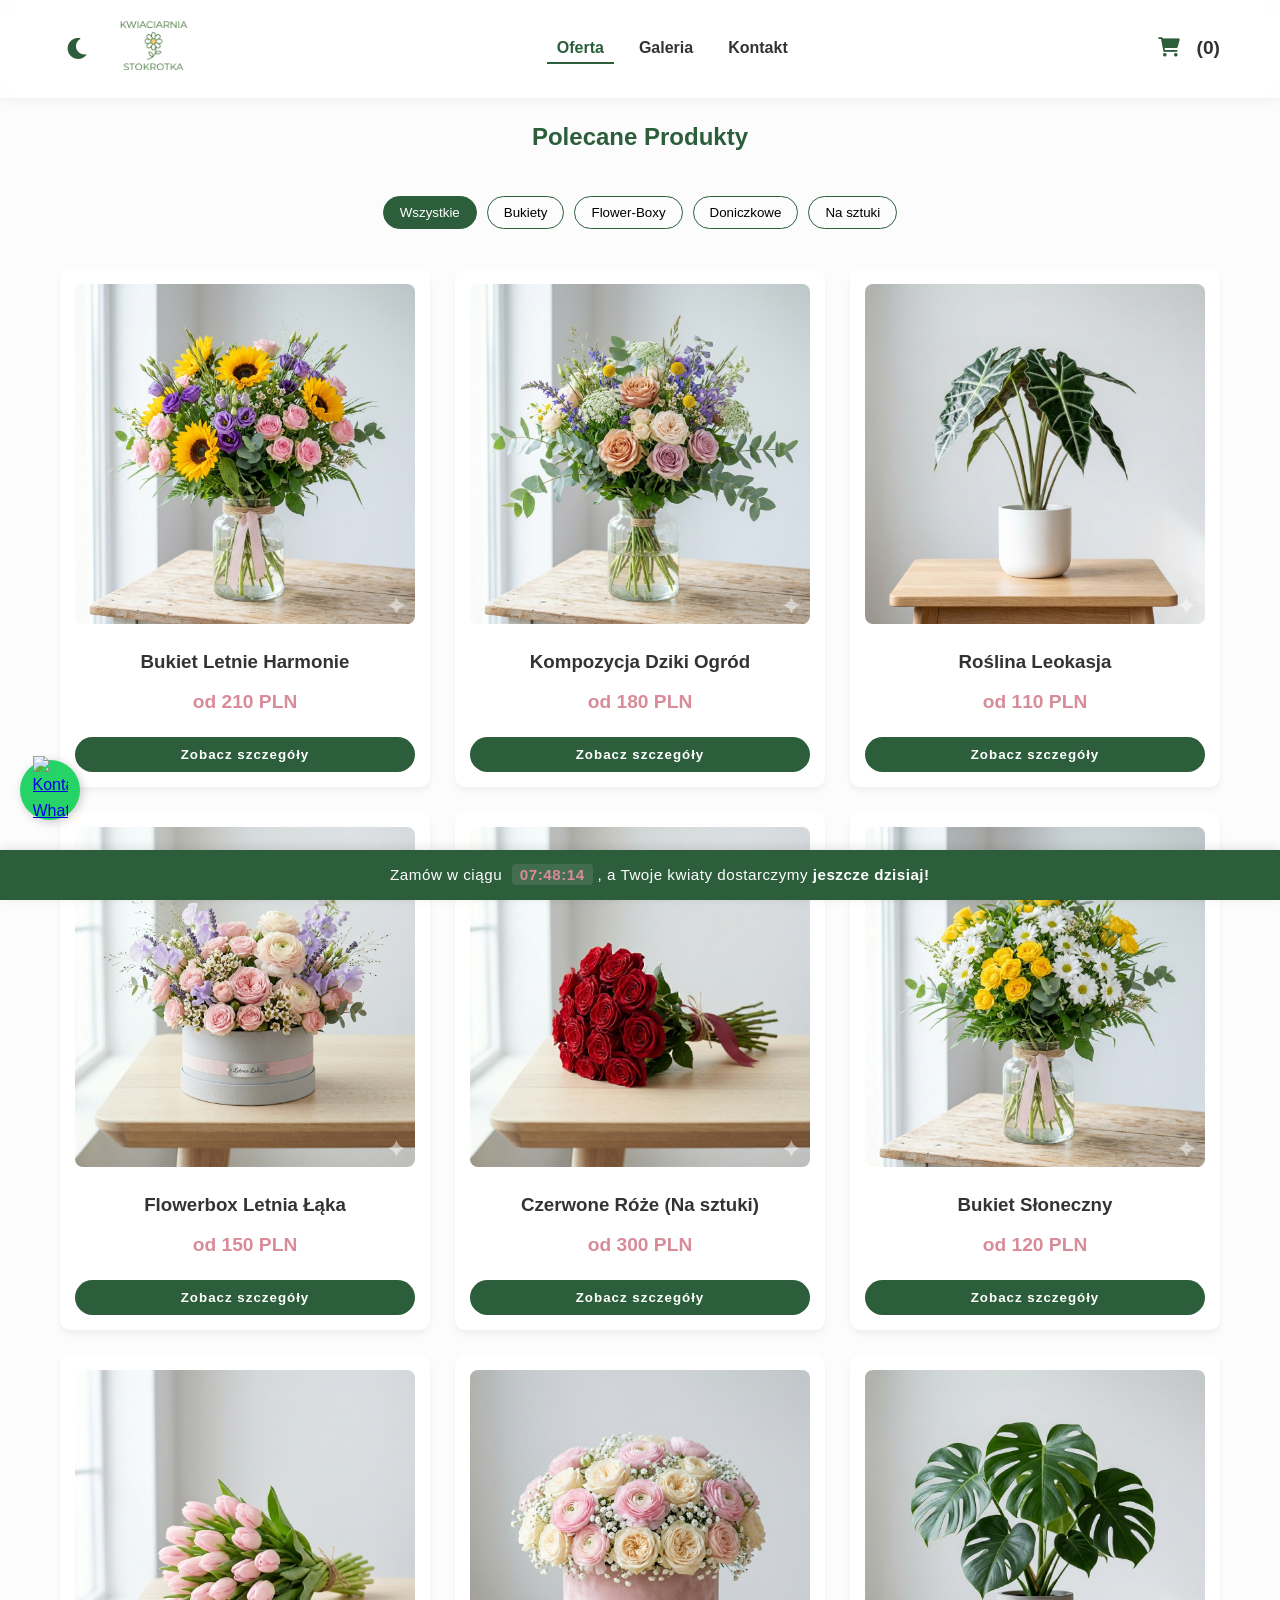
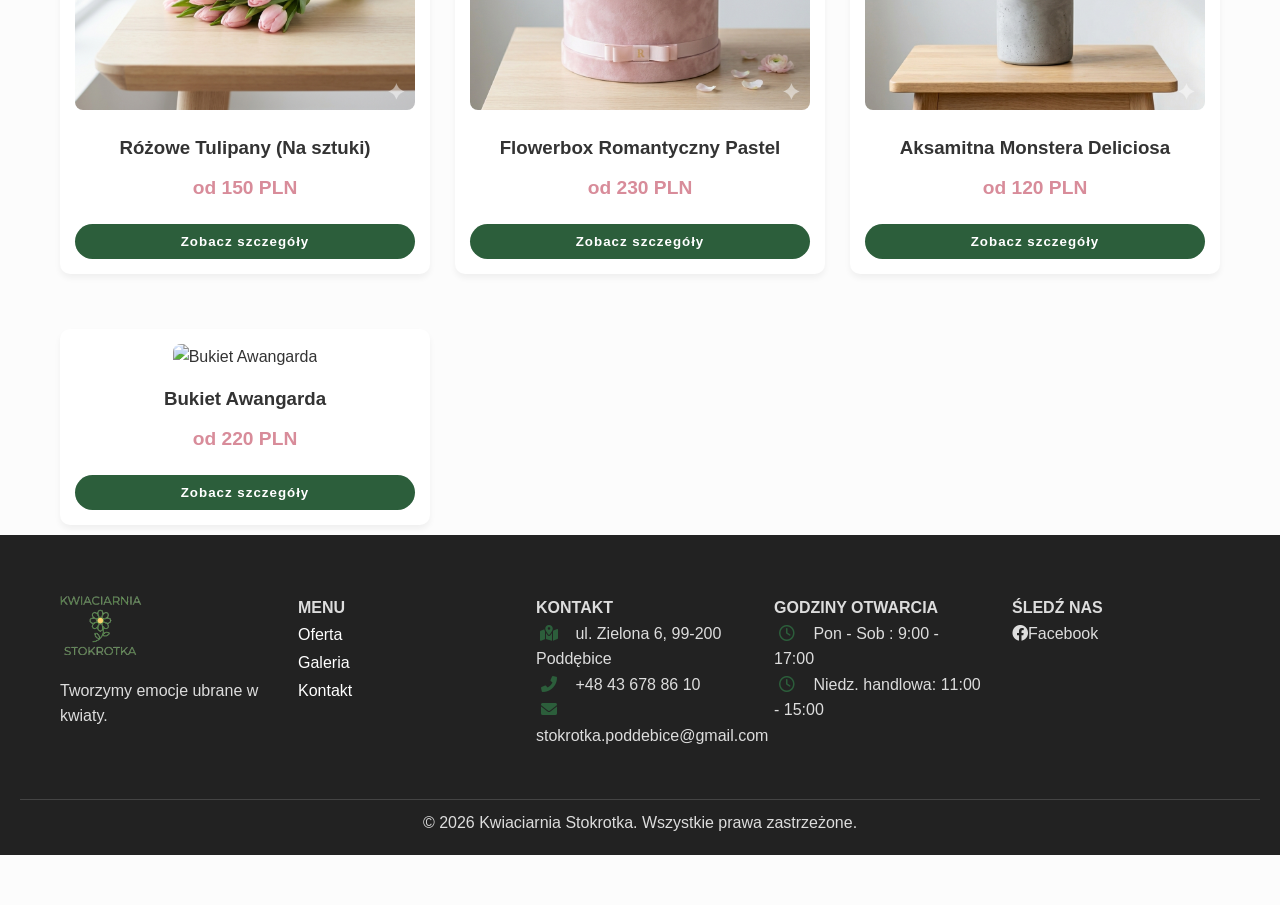
==== commit b62e68aa: "Add files via upload" ====
--- a/index.html
+++ b/index.html
@@ -116,23 +116,32 @@
     </div>
 
     <main>
-        <section id="produkty" class="container tab-content active">
-            <h2>Polecane Produkty</h2>
-            <div id="products-container" class="products-grid"></div>
-        </section>
-
-        <section id="galeria" class="container tab-content">
-            <h2>Nasze Realizacje</h2>
-            <div class="filter-buttons">
-                <button class="filter-btn active" data-filter="bukiety">Bukiety</button>
-                <button class="filter-btn" data-filter="flowerboxy">Flower-Boxy</button>
-                <button class="filter-btn" data-filter="slubne">Bukiety Ślubne</button>
-                <button class="filter-btn" data-filter="samochody">Samochody</button>
-                <button class="filter-btn" data-filter="kondolencje">Kondolencje</button>
-                <button class="filter-btn" data-filter="all">Wszystkie</button>
-            </div>
-            <div class="gallery-grid" id="gallery-container"></div>
-        </section>
+            <section id="produkty" class="container tab-content active">
+                <h2>Polecane Produkty</h2>
+                
+                <div class="filter-buttons">
+                    <button class="filter-btn product-filter-btn active" data-filter="all">Wszystkie</button>
+                    <button class="filter-btn product-filter-btn" data-filter="bukiety">Bukiety</button>
+                    <button class="filter-btn product-filter-btn" data-filter="flowerboxy">Flower-Boxy</button>
+                    <button class="filter-btn product-filter-btn" data-filter="doniczkowe">Doniczkowe</button>
+                    <button class="filter-btn product-filter-btn" data-filter="na-sztuki">Na sztuki</button>
+                </div>
+                
+                <div id="products-container" class="products-grid"></div>
+            </section>
+
+            <section id="galeria" class="container tab-content">
+                <h2>Nasze Realizacje</h2>
+                <div class="filter-buttons">
+                    <button class="filter-btn gallery-filter-btn active" data-filter="bukiety">Bukiety</button>
+                    <button class="filter-btn gallery-filter-btn" data-filter="flowerboxy">Flower-Boxy</button>
+                    <button class="filter-btn gallery-filter-btn" data-filter="slubne">Bukiety Ślubne</button>
+                    <button class="filter-btn gallery-filter-btn" data-filter="samochody">Samochody</button>
+                    <button class="filter-btn gallery-filter-btn" data-filter="kondolencje">Kondolencje</button>
+                    <button class="filter-btn gallery-filter-btn" data-filter="all">Wszystkie</button>
+                </div>
+                <div class="gallery-grid" id="gallery-container"></div>
+            </section>
         
         <section id="zamowienie" class="container tab-content">
             <h2>Twoje Zamówienie</h2>
--- a/style.css
+++ b/style.css
@@ -178,7 +178,8 @@
     border-radius: 10px;
     box-shadow: 0 4px 6px rgba(0,0,0,0.05);
     text-align: center;
-    transition: transform 0.3s ease, box-shadow 0.3s ease;
+    /* Dodana płynna animacja opacity podczas filtrowania produktów */
+    transition: transform 0.3s ease, box-shadow 0.3s ease, opacity 0.4s ease-in-out;
 }
 
 .card:hover {
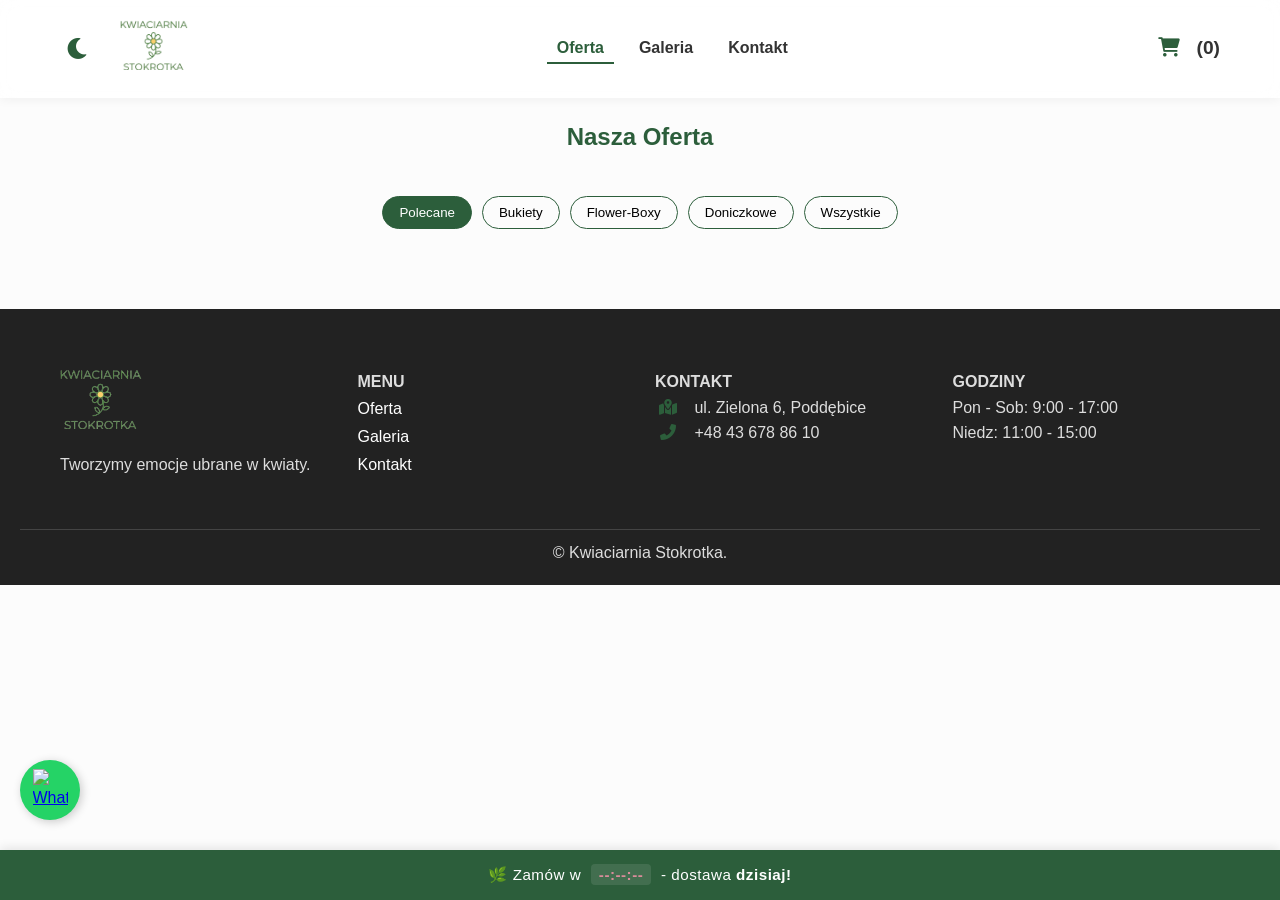
==== commit 2ebe70ef: "Update index.html" ====
--- a/index.html
+++ b/index.html
@@ -23,7 +23,6 @@
       "@type": "FlowerShop",
       "name": "Kwiaciarnia Stokrotka",
       "image": "https://stokrotka-poddebice.github.io/100-krotka/assets/logo.png",
-      "@id": "https://stokrotka-poddebice.github.io/100-krotka/",
       "url": "https://stokrotka-poddebice.github.io/100-krotka/",
       "telephone": "+48436788610",
       "address": {
@@ -32,44 +31,21 @@
         "addressLocality": "Poddębice",
         "postalCode": "99-200",
         "addressCountry": "PL"
-      },
-      "geo": {
-        "@type": "GeoCoordinates",
-        "latitude": 51.8926661, 
-        "longitude": 18.9578311
-      },
-      "openingHoursSpecification": [
-        {
-          "@type": "OpeningHoursSpecification",
-          "dayOfWeek": ["Monday", "Tuesday", "Wednesday", "Thursday", "Friday", "Saturday"],
-          "opens": "09:00",
-          "closes": "17:00"
-        },
-        {
-          "@type": "OpeningHoursSpecification",
-          "dayOfWeek": "Sunday",
-          "opens": "11:00",
-          "closes": "15:00"
-        }
-      ]
+      }
     }
     </script>
 </head>
 <body>
     <header>
         <div class="container nav-container">
-            
             <div class="logo-group">
-                <button id="dark-mode-toggle" class="dark-mode-btn" aria-label="Zmień motyw na ciemny lub jasny" onclick="toggleDarkMode()">
+                <button id="dark-mode-toggle" class="dark-mode-btn" aria-label="Zmień motyw" onclick="toggleDarkMode()">
                     <i class="fa-solid fa-moon"></i>
                 </button>
                 <div class="logo">
-                    <a href="index.html">
-                    <img src="assets/logo.png" alt="Logo Kwiaciarni Stokrotka">
-                    </a>
+                    <a href="index.html"><img src="assets/logo.png" alt="Logo Kwiaciarni Stokrotka"></a>
                 </div>
             </div>
-
             <nav>
                 <ul class="nav-tabs">
                     <li><button class="nav-tab-btn active" onclick="switchTab(event, 'produkty')">Oferta</button></li>
@@ -77,11 +53,9 @@
                     <li><button class="nav-tab-btn" onclick="switchTab(event, 'kontakt')">Kontakt</button></li>
                 </ul>
             </nav>
-            
-            <div class="cart-icon" role="button" aria-label="Otwórz koszyk" onclick="toggleCart()">
+            <div class="cart-icon" role="button" onclick="toggleCart()">
                 <i class="fa-solid fa-cart-shopping"></i> <span id="cart-count">(0)</span>
             </div>
-            
         </div>
     </header>
 
@@ -94,60 +68,45 @@
         <div class="cross-sell-section">
             <h4>Dopasuj piękny dodatek:</h4>
             <div class="addon-grid">
-                <div class="addon-item" onclick="addAddon('Bilecik z dedykacją', 5)">
-                    <span><i class="fa-solid fa-envelope-open-text"></i> Bilecik</span>
-                    <b>+5 PLN</b>
-                </div>
-                <div class="addon-item" onclick="addAddon('Czekoladki Merci', 30)">
-                    <span><i class="fa-solid fa-candy-cane"></i> Merci</span>
-                    <b>+30 PLN</b>
-                </div>
-                <div class="addon-item" onclick="addAddon('Maskotka Miś', 35)">
-                    <span><i class="fa-solid fa-paw"></i> Miś</span>
-                    <b>+35 PLN</b>
-                </div>
-                <div class="addon-item" onclick="addAddon('Odżywka do kwiatów', 3)">
-                    <span><i class="fa-solid fa-seedling"></i> Odżywka</span>
-                    <b>+3 PLN</b>
-                </div>
+                <div class="addon-item" onclick="addAddon('Bilecik z dedykacją', 5)"><span><i class="fa-solid fa-envelope-open-text"></i> Bilecik</span><b>+5 PLN</b></div>
+                <div class="addon-item" onclick="addAddon('Czekoladki Merci', 30)"><span><i class="fa-solid fa-candy-cane"></i> Merci</span><b>+30 PLN</b></div>
+                <div class="addon-item" onclick="addAddon('Maskotka Miś', 35)"><span><i class="fa-solid fa-paw"></i> Miś</span><b>+35 PLN</b></div>
+                <div class="addon-item" onclick="addAddon('Odżywka do kwiatów', 3)"><span><i class="fa-solid fa-seedling"></i> Odżywka</span><b>+3 PLN</b></div>
             </div>
         </div>
         <button class="btn" onclick="goToCheckout()">PRZEJDŹ DO KASY</button>
     </div>
 
     <main>
-            <section id="produkty" class="container tab-content active">
-                <h2>Polecane Produkty</h2>
-                
-                <div class="filter-buttons">
-                    <button class="filter-btn product-filter-btn active" data-filter="all">Wszystkie</button>
-                    <button class="filter-btn product-filter-btn" data-filter="bukiety">Bukiety</button>
-                    <button class="filter-btn product-filter-btn" data-filter="flowerboxy">Flower-Boxy</button>
-                    <button class="filter-btn product-filter-btn" data-filter="doniczkowe">Doniczkowe</button>
-                    <button class="filter-btn product-filter-btn" data-filter="na-sztuki">Na sztuki</button>
-                </div>
-                
-                <div id="products-container" class="products-grid"></div>
-            </section>
-
-            <section id="galeria" class="container tab-content">
-                <h2>Nasze Realizacje</h2>
-                <div class="filter-buttons">
-                    <button class="filter-btn gallery-filter-btn active" data-filter="bukiety">Bukiety</button>
-                    <button class="filter-btn gallery-filter-btn" data-filter="flowerboxy">Flower-Boxy</button>
-                    <button class="filter-btn gallery-filter-btn" data-filter="slubne">Bukiety Ślubne</button>
-                    <button class="filter-btn gallery-filter-btn" data-filter="samochody">Samochody</button>
-                    <button class="filter-btn gallery-filter-btn" data-filter="kondolencje">Kondolencje</button>
-                    <button class="filter-btn gallery-filter-btn" data-filter="all">Wszystkie</button>
-                </div>
-                <div class="gallery-grid" id="gallery-container"></div>
-            </section>
+        <section id="produkty" class="container tab-content active">
+            <h2>Nasza Oferta</h2>
+            <div class="filter-buttons">
+                <button class="filter-btn product-filter-btn active" data-filter="Polecane">Polecane</button>
+                <button class="filter-btn product-filter-btn" data-filter="bukiety">Bukiety</button>
+                <button class="filter-btn product-filter-btn" data-filter="flowerboxy">Flower-Boxy</button>
+                <button class="filter-btn product-filter-btn" data-filter="doniczkowe">Doniczkowe</button>
+                <button class="filter-btn product-filter-btn" data-filter="all">Wszystkie</button>
+            </div>
+            <div id="products-container" class="products-grid"></div>
+        </section>
+
+        <section id="galeria" class="container tab-content">
+            <h2>Nasze Realizacje</h2>
+            <div class="filter-buttons">
+                <button class="filter-btn gallery-filter-btn active" data-filter="bukiety">Bukiety</button>
+                <button class="filter-btn gallery-filter-btn" data-filter="flowerboxy">Flower-Boxy</button>
+                <button class="filter-btn gallery-filter-btn" data-filter="slubne">Bukiety Ślubne</button>
+                <button class="filter-btn gallery-filter-btn" data-filter="samochody">Samochody</button>
+                <button class="filter-btn gallery-filter-btn" data-filter="kondolencje">Kondolencje</button>
+                <button class="filter-btn gallery-filter-btn" data-filter="all">Wszystkie</button>
+            </div>
+            <div class="gallery-grid" id="gallery-container"></div>
+        </section>
         
         <section id="zamowienie" class="container tab-content">
             <h2>Twoje Zamówienie</h2>
             <div class="order-container">
                 <form id="order-form" action="https://formspree.io/f/xojpdrwz" method="POST">
-                    
                     <div class="form-section">
                         <h4><i class="fa-solid fa-user"></i> Twoje Dane</h4>
                         <div class="form-grid">
@@ -156,34 +115,30 @@
                         </div>
                         <input type="email" name="email" placeholder="Twój adres E-mail" required>
                     </div>
-
                     <div class="form-section">
                         <h4><i class="fa-solid fa-truck"></i> Szczegóły dostawy</h4>
                         <div class="form-grid">
-                            <input type="text" name="recipient_name" placeholder="Imię i nazwisko odbiorcy" required>
-                            <input type="tel" name="recipient_phone" placeholder="Telefon do odbiorcy" required>
-                        </div>
-                        <input type="text" name="address" placeholder="Ulica, numer domu i mieszkania" required>
+                            <input type="text" name="recipient_name" placeholder="Odbiorca" required>
+                            <input type="tel" name="recipient_phone" placeholder="Telefon odbiorcy" required>
+                        </div>
+                        <input type="text" name="address" placeholder="Ulica i numer" required>
                         <div class="form-grid">
                             <input type="text" name="city" placeholder="Miejscowość" required>
                             <input type="text" name="postal_code" placeholder="Kod pocztowy" required>
                         </div>
                     </div>
-
                     <div class="form-section">
-                        <h4><i class="fa-solid fa-envelope-open-text"></i> Bilecik i dodatki</h4>
-                        <textarea name="message" rows="3" placeholder="Treść bileciku (opcjonalnie)"></textarea>
+                        <h4><i class="fa-solid fa-envelope-open-text"></i> Bilecik</h4>
+                        <textarea name="message" rows="3" placeholder="Treść bileciku"></textarea>
                         <div class="date-picker">
                             <label for="delivery_date">Data dostawy:</label>
                             <input type="date" id="delivery_date" name="delivery_date" required>
                         </div>
                     </div>
-
                     <input type="hidden" name="cart_items" id="cart-items-input">
-
                     <div class="order-summary">
-                        <ul id="order-items" style="list-style: none; margin-bottom: 15px; border-bottom: 1px solid rgba(255,255,255,0.3); padding-bottom: 10px; text-align: left;"></ul>
-                        <p>Razem do zapłaty: <span id="order-total">0 PLN</span></p>
+                        <ul id="order-items"></ul>
+                        <p>Razem: <span id="order-total">0 PLN</span></p>
                         <button type="submit" class="btn btn-order">POTWIERDZAM I PŁACĘ</button>
                     </div>
                 </form>
@@ -191,39 +146,21 @@
         </section>
 
         <section id="kontakt" class="container tab-content">
-            <h2>Skontaktuj się z nami</h2>
+            <h2>Kontakt</h2>
             <div class="contact-grid">
-                
                 <div class="contact-form-container">
-                    <h4><span class="icon"><i class="fa-solid fa-envelope contact-icon"></i></span> Napisz do nas</h4>
-                    <form action="https://formspree.io/f/xojpdrwz" method="POST" id="contact-form">
-                        <div class="input-group">
-                            <select name="Temat" id="contact-subject">
-                                <option value="Zapytanie ogólne">Zapytanie ogólne</option>
-                                <option value="Wesele / Ślub">Wesele / Ślub</option>
-                                <option value="Zamówienie indywidualne">Zamówienie indywidualne</option>
-                                <option value="Inne">Inne</option>
-                            </select>
-                        </div>
-                        <div class="input-group">
-                            <input type="text" name="Imię_Nazwisko" id="contact-name" placeholder="Twoje imię i nazwisko" required>
-                        </div>
-                        <div class="input-group">
-                            <input type="email" name="_replyto" placeholder="Twój e-mail" required>
-                        </div>
-                        <div class="input-group">
-                            <textarea name="Wiadomość" id="contact-message" rows="5" placeholder="W czym możemy pomóc?" required></textarea>
-                        </div>
-                        <button type="submit" class="btn send-btn">WYŚLIJ WIADOMOŚĆ</button>
+                    <h4>Napisz do nas</h4>
+                    <form action="https://formspree.io/f/xojpdrwz" method="POST">
+                        <div class="input-group"><input type="text" name="Imię" placeholder="Imię" required></div>
+                        <div class="input-group"><input type="email" name="Email" placeholder="Email" required></div>
+                        <div class="input-group"><textarea name="Wiadomość" rows="5" placeholder="Wiadomość" required></textarea></div>
+                        <button type="submit" class="btn">WYŚLIJ</button>
                     </form>
                 </div>
-
                 <div class="contact-form-container">
-                    <h4><span class="icon"><i class="fa-solid fa-map-marker-alt contact-icon"></i></span> Mapa Dojazdu</h4>
-                    <div class="contact-map">
-                        <div class="map-placeholder">
-                            <iframe src="https://www.google.com/maps/embed?pb=!1m18!1m12!1m3!1d1231.1314536790258!2d18.957831052465423!3d51.89266607767898!2m3!1f0!2f0!3f0!3m2!1i1024!2i768!4f13.1!3m3!1m2!1s0x471baa87bd3e13e3%3A0xebfbc8913c28c004!2sKWIACIARNIA%20STOKROTKA!5e0!3m2!1spl!2spl!4v1775976221857!5m2!1spl!2spl" width="100%" height="300" style="border:0; border-radius: 15px;" allowfullscreen="" loading="lazy"></iframe>
-                        </div>
+                    <h4>Mapa Dojazdu</h4>
+                    <div class="map-placeholder">
+                        <iframe src="https://www.google.com/maps/embed?pb=!1m18!1m12!1m3!1d2454.444214811369!2d18.955642477103142!3d51.89266947190772!2m3!1f0!2f0!3f0!3m2!1i1024!2i768!4f13.1!3m3!1m2!1s0x471ac390097746cb%3A0xe3780373df8996b2!2sZielona%206%2C%2099-200%20Podd%C4%99bice!5e0!3m2!1spl!2spl!4v1713240000000!5m2!1spl!2spl" width="100%" height="300" style="border:0; border-radius: 15px;" allowfullscreen="" loading="lazy"></iframe>
                     </div>
                 </div>
             </div>
@@ -232,88 +169,40 @@
 
     <footer>
         <div class="container footer-grid">
-            <div>
-                <img src="assets/logo.png" alt="Stokrotka" onerror="this.src='assets/logo.png'" style="margin-bottom: 15px;">
-                <p>Tworzymy emocje ubrane w kwiaty.</p>
-            </div>
-            <div>
-                <h4>MENU</h4>
-                    <ul class="footer-nav">
-                        <li><button class="footer-tab-btn" onclick="switchTab(event, 'produkty')">Oferta</button></li>
-                        <li><button class="footer-tab-btn" onclick="switchTab(event, 'galeria')">Galeria</button></li>
-                        <li><button class="footer-tab-btn" onclick="switchTab(event, 'kontakt')">Kontakt</button></li>
-                    </ul>
-            </div>
-            <div>
-                <h4>KONTAKT</h4>
-                    <p><i class="fa-solid fa-map-location-dot"></i> <a href="https://maps.app.goo.gl/MukrHk3VqsNeKH6u6"> ul. Zielona 6, 99-200 Poddębice</a></p>
-                    <p><i class="fa-solid fa-phone-alt"></i> <a href="tel:+48436788610">+48 43 678 86 10</a></p>
-                    <p><i class="fa-solid fa-envelope contact-icon"></i> <a href="mailto:stokrotka.poddebice@gmail.com">stokrotka.poddebice@gmail.com</a></p>
-            </div>
-            <div>
-                 <h4>GODZINY OTWARCIA</h4>
-                    <p><i class="far fa-clock"></i> Pon - Sob : 9:00 - 17:00</p>
-                    <p><i class="far fa-clock"></i> Niedz. handlowa: 11:00 - 15:00</p>
-            </div>
-            <div>
-                <h4>ŚLEDŹ NAS</h4>
-                <ul>
-                    <li><i class="fab fa-facebook"></i><a href="#">Facebook</a></li>
-                </ul>
-            </div>
-        </div>
-        <div class="footer-bottom">
-            <p>© <span id="current-year"></span> Kwiaciarnia Stokrotka. Wszystkie prawa zastrzeżone.</p>
-            <script>
-                document.getElementById('current-year').textContent = new Date().getFullYear();
-            </script>
-        </div>
+            <div><img src="assets/logo.png" alt="Stokrotka"><p>Tworzymy emocje ubrane w kwiaty.</p></div>
+            <div><h4>MENU</h4><ul class="footer-nav">
+                <li><button class="footer-tab-btn" onclick="switchTab(event, 'produkty')">Oferta</button></li>
+                <li><button class="footer-tab-btn" onclick="switchTab(event, 'galeria')">Galeria</button></li>
+                <li><button class="footer-tab-btn" onclick="switchTab(event, 'kontakt')">Kontakt</button></li>
+            </ul></div>
+            <div><h4>KONTAKT</h4>
+                <p><i class="fa-solid fa-map-location-dot"></i> ul. Zielona 6, Poddębice</p>
+                <p><i class="fa-solid fa-phone-alt"></i> +48 43 678 86 10</p>
+            </div>
+            <div><h4>GODZINY</h4><p>Pon - Sob: 9:00 - 17:00</p><p>Niedz: 11:00 - 15:00</p></div>
+        </div>
+        <div class="footer-bottom"><p>© <span id="current-year"></span> Kwiaciarnia Stokrotka.</p></div>
     </footer>
 
-    <script src="script.js"></script>
-    <div id="toast-container"></div>
-
     <div id="product-modal" class="modal hidden">
-            <div class="modal-content">
-                <span class="close-modal" onclick="closeModal()">×</span>
-                <img id="modal-img" src="" alt="Zdjęcie produktu">
-                
-                <h3 id="modal-title">Nazwa Bukiety</h3>
-                <p id="modal-desc" style="margin-bottom: 15px;">Opis...</p>
-
-                <div id="method-size" class="selection-method hidden">
-                    <div class="variant-selector" id="modal-variants"></div>
-                </div>
-
-                <div id="method-qty" class="selection-method hidden">
-                    <div class="qty-selector">
-                        <button type="button" onclick="updateFlowerCount(-1)">-</button>
-                        <span id="flower-count-display">15 szt.</span>
-                        <button type="button" onclick="updateFlowerCount(1)">+</button>
-                    </div>
-                </div>
-                
-                <p class="price" id="modal-price">0 PLN</p>
-                <button class="btn" id="modal-add-btn">DODAJ DO KOSZYKA</button>
-
-                <div class="modal-footer"> 
-                    <span><i class="fa-solid fa-leaf"></i> Zawsze świeże</span>
-                    <span><i class="fa-solid fa-truck"></i> Dostawa dzisiaj</span>
-                </div>
-            </div>
-        </div>
-    
-    <a href="https://wa.me/48436788610" class="whatsapp-btn" target="_blank">
-        <img src="https://upload.wikimedia.org/wikipedia/commons/6/6b/WhatsApp.svg" alt="Kontakt WhatsApp">
-    </a>
-
-    <div id="fomo-bar" class="fomo-bar">
-        <a href="#zamowienie" class="fomo-link" onclick="goToCheckout()">
-            <span class="fomo-text">
-                <i class="fa-solid fa-fan"></i> Zamów w ciągu <span id="fomo-timer">--:--:--</span>, a Twoje kwiaty dostarczymy <b>jeszcze dzisiaj!</b>
-            </span>
-         </a>
+        <div class="modal-content">
+            <span class="close-modal" onclick="closeModal()">×</span>
+            <img id="modal-img" src="" alt="Produkt">
+            <h3 id="modal-title"></h3>
+            <p id="modal-desc"></p>
+            <div id="method-size" class="selection-method hidden"><div class="variant-selector" id="modal-variants"></div></div>
+            <div id="method-qty" class="selection-method hidden"><div class="qty-selector">
+                <button type="button" onclick="updateFlowerCount(-1)">-</button><span id="flower-count-display">15 szt.</span><button type="button" onclick="updateFlowerCount(1)">+</button>
+            </div></div>
+            <p class="price" id="modal-price">0 PLN</p>
+            <button class="btn" id="modal-add-btn">DODAJ DO KOSZYKA</button>
+            <div class="modal-footer"><span><i class="fa-solid fa-leaf"></i> Świeże</span><span><i class="fa-solid fa-truck"></i> Dzisiaj</span></div>
+        </div>
     </div>
     
+    <div id="toast-container"></div>
+    <a href="https://wa.me/48436788610" class="whatsapp-btn" target="_blank"><img src="https://upload.wikimedia.org/wikipedia/commons/6/6b/WhatsApp.svg" alt="WhatsApp"></a>
+    <div id="fomo-bar" class="fomo-bar"><span class="fomo-text">🌿 Zamów w <span id="fomo-timer">--:--:--</span> - dostawa <b>dzisiaj!</b></span></div>
+    <script src="script.js"></script>
 </body>
-</html>+</html>
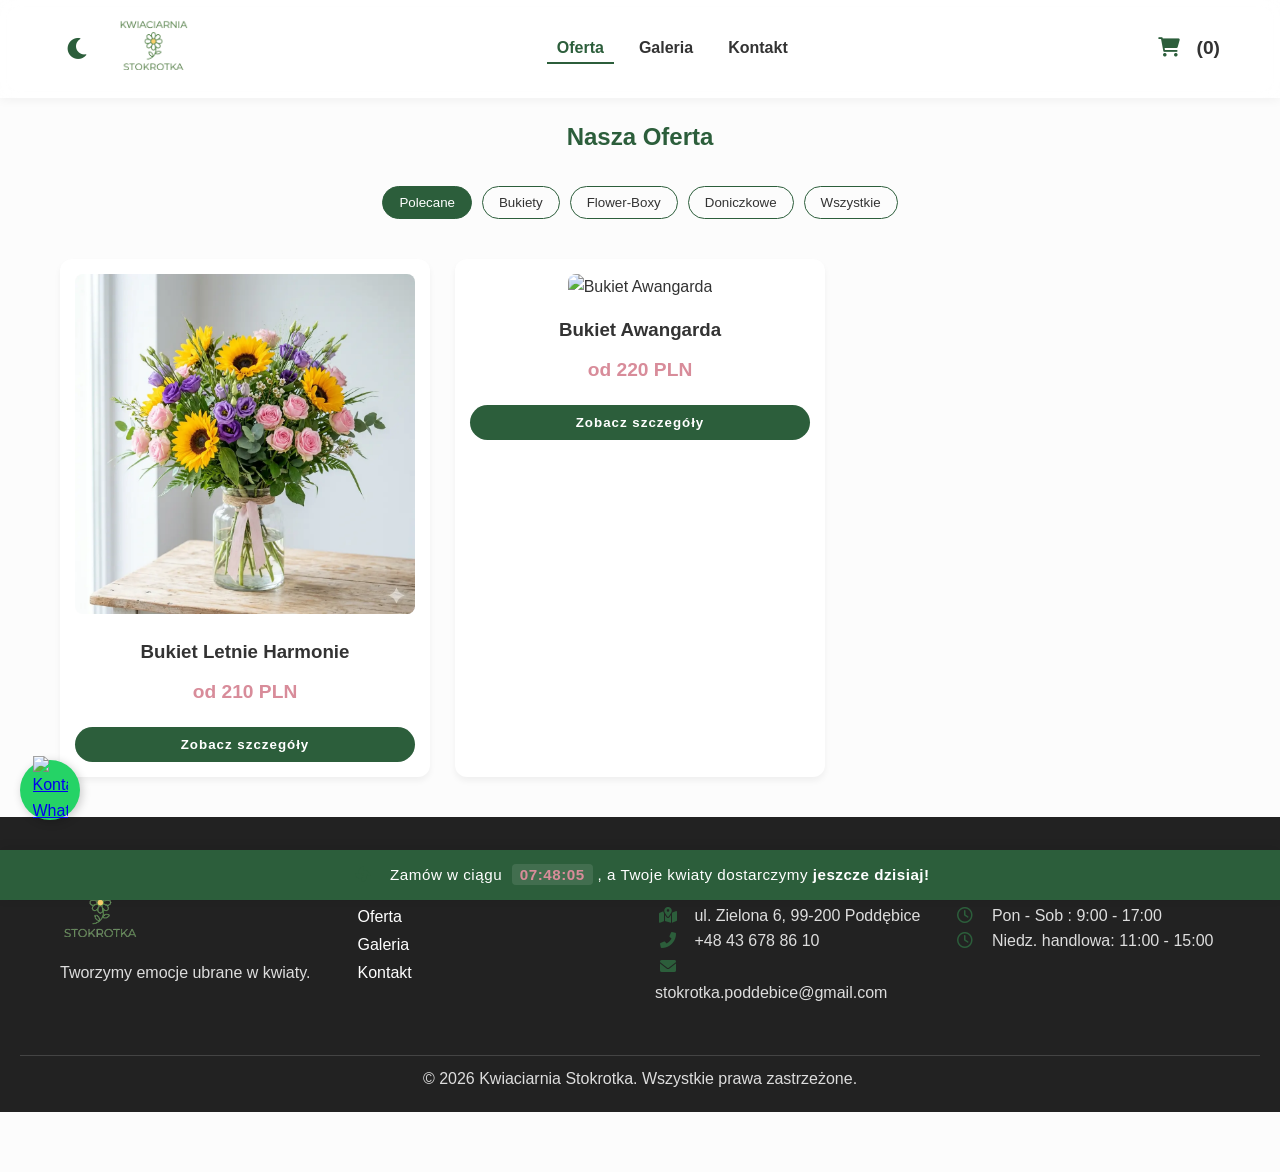
==== commit 4c8eb0c3: "Update index.html" ====
--- a/index.html
+++ b/index.html
@@ -39,13 +39,16 @@
     <header>
         <div class="container nav-container">
             <div class="logo-group">
-                <button id="dark-mode-toggle" class="dark-mode-btn" aria-label="Zmień motyw" onclick="toggleDarkMode()">
+                <button id="dark-mode-toggle" class="dark-mode-btn" aria-label="Zmień motyw na ciemny lub jasny" onclick="toggleDarkMode()">
                     <i class="fa-solid fa-moon"></i>
                 </button>
                 <div class="logo">
-                    <a href="index.html"><img src="assets/logo.png" alt="Logo Kwiaciarni Stokrotka"></a>
-                </div>
-            </div>
+                    <a href="index.html">
+                        <img src="assets/logo.png" alt="Logo Kwiaciarni Stokrotka">
+                    </a>
+                </div>
+            </div>
+
             <nav>
                 <ul class="nav-tabs">
                     <li><button class="nav-tab-btn active" onclick="switchTab(event, 'produkty')">Oferta</button></li>
@@ -53,7 +56,8 @@
                     <li><button class="nav-tab-btn" onclick="switchTab(event, 'kontakt')">Kontakt</button></li>
                 </ul>
             </nav>
-            <div class="cart-icon" role="button" onclick="toggleCart()">
+            
+            <div class="cart-icon" role="button" aria-label="Otwórz koszyk" onclick="toggleCart()">
                 <i class="fa-solid fa-cart-shopping"></i> <span id="cart-count">(0)</span>
             </div>
         </div>
@@ -68,10 +72,22 @@
         <div class="cross-sell-section">
             <h4>Dopasuj piękny dodatek:</h4>
             <div class="addon-grid">
-                <div class="addon-item" onclick="addAddon('Bilecik z dedykacją', 5)"><span><i class="fa-solid fa-envelope-open-text"></i> Bilecik</span><b>+5 PLN</b></div>
-                <div class="addon-item" onclick="addAddon('Czekoladki Merci', 30)"><span><i class="fa-solid fa-candy-cane"></i> Merci</span><b>+30 PLN</b></div>
-                <div class="addon-item" onclick="addAddon('Maskotka Miś', 35)"><span><i class="fa-solid fa-paw"></i> Miś</span><b>+35 PLN</b></div>
-                <div class="addon-item" onclick="addAddon('Odżywka do kwiatów', 3)"><span><i class="fa-solid fa-seedling"></i> Odżywka</span><b>+3 PLN</b></div>
+                <div class="addon-item" onclick="addAddon('Bilecik z dedykacją', 5)">
+                    <span><i class="fa-solid fa-envelope-open-text"></i> Bilecik</span>
+                    <b>+5 PLN</b>
+                </div>
+                <div class="addon-item" onclick="addAddon('Czekoladki Merci', 30)">
+                    <span><i class="fa-solid fa-candy-cane"></i> Merci</span>
+                    <b>+30 PLN</b>
+                </div>
+                <div class="addon-item" onclick="addAddon('Maskotka Miś', 35)">
+                    <span><i class="fa-solid fa-paw"></i> Miś</span>
+                    <b>+35 PLN</b>
+                </div>
+                <div class="addon-item" onclick="addAddon('Odżywka do kwiatów', 3)">
+                    <span><i class="fa-solid fa-seedling"></i> Odżywka</span>
+                    <b>+3 PLN</b>
+                </div>
             </div>
         </div>
         <button class="btn" onclick="goToCheckout()">PRZEJDŹ DO KASY</button>
@@ -80,6 +96,7 @@
     <main>
         <section id="produkty" class="container tab-content active">
             <h2>Nasza Oferta</h2>
+            
             <div class="filter-buttons">
                 <button class="filter-btn product-filter-btn active" data-filter="Polecane">Polecane</button>
                 <button class="filter-btn product-filter-btn" data-filter="bukiety">Bukiety</button>
@@ -87,6 +104,7 @@
                 <button class="filter-btn product-filter-btn" data-filter="doniczkowe">Doniczkowe</button>
                 <button class="filter-btn product-filter-btn" data-filter="all">Wszystkie</button>
             </div>
+            
             <div id="products-container" class="products-grid"></div>
         </section>
 
@@ -107,6 +125,7 @@
             <h2>Twoje Zamówienie</h2>
             <div class="order-container">
                 <form id="order-form" action="https://formspree.io/f/xojpdrwz" method="POST">
+                    
                     <div class="form-section">
                         <h4><i class="fa-solid fa-user"></i> Twoje Dane</h4>
                         <div class="form-grid">
@@ -115,30 +134,34 @@
                         </div>
                         <input type="email" name="email" placeholder="Twój adres E-mail" required>
                     </div>
+
                     <div class="form-section">
                         <h4><i class="fa-solid fa-truck"></i> Szczegóły dostawy</h4>
                         <div class="form-grid">
-                            <input type="text" name="recipient_name" placeholder="Odbiorca" required>
-                            <input type="tel" name="recipient_phone" placeholder="Telefon odbiorcy" required>
-                        </div>
-                        <input type="text" name="address" placeholder="Ulica i numer" required>
+                            <input type="text" name="recipient_name" placeholder="Imię i nazwisko odbiorcy" required>
+                            <input type="tel" name="recipient_phone" placeholder="Telefon do odbiorcy" required>
+                        </div>
+                        <input type="text" name="address" placeholder="Ulica, numer domu i mieszkania" required>
                         <div class="form-grid">
                             <input type="text" name="city" placeholder="Miejscowość" required>
                             <input type="text" name="postal_code" placeholder="Kod pocztowy" required>
                         </div>
                     </div>
+
                     <div class="form-section">
-                        <h4><i class="fa-solid fa-envelope-open-text"></i> Bilecik</h4>
-                        <textarea name="message" rows="3" placeholder="Treść bileciku"></textarea>
+                        <h4><i class="fa-solid fa-envelope-open-text"></i> Bilecik i dodatki</h4>
+                        <textarea name="message" rows="3" placeholder="Treść bileciku (opcjonalnie)"></textarea>
                         <div class="date-picker">
                             <label for="delivery_date">Data dostawy:</label>
                             <input type="date" id="delivery_date" name="delivery_date" required>
                         </div>
                     </div>
+
                     <input type="hidden" name="cart_items" id="cart-items-input">
+
                     <div class="order-summary">
-                        <ul id="order-items"></ul>
-                        <p>Razem: <span id="order-total">0 PLN</span></p>
+                        <ul id="order-items" style="list-style: none; margin-bottom: 15px; border-bottom: 1px solid rgba(255,255,255,0.3); padding-bottom: 10px; text-align: left;"></ul>
+                        <p>Razem do zapłaty: <span id="order-total">0 PLN</span></p>
                         <button type="submit" class="btn btn-order">POTWIERDZAM I PŁACĘ</button>
                     </div>
                 </form>
@@ -146,21 +169,39 @@
         </section>
 
         <section id="kontakt" class="container tab-content">
-            <h2>Kontakt</h2>
+            <h2>Skontaktuj się z nami</h2>
             <div class="contact-grid">
+                
                 <div class="contact-form-container">
-                    <h4>Napisz do nas</h4>
-                    <form action="https://formspree.io/f/xojpdrwz" method="POST">
-                        <div class="input-group"><input type="text" name="Imię" placeholder="Imię" required></div>
-                        <div class="input-group"><input type="email" name="Email" placeholder="Email" required></div>
-                        <div class="input-group"><textarea name="Wiadomość" rows="5" placeholder="Wiadomość" required></textarea></div>
-                        <button type="submit" class="btn">WYŚLIJ</button>
+                    <h4><span class="icon"><i class="fa-solid fa-envelope contact-icon"></i></span> Napisz do nas</h4>
+                    <form action="https://formspree.io/f/xojpdrwz" method="POST" id="contact-form">
+                        <div class="input-group">
+                            <select name="Temat" id="contact-subject">
+                                <option value="Zapytanie ogólne">Zapytanie ogólne</option>
+                                <option value="Wesele / Ślub">Wesele / Ślub</option>
+                                <option value="Zamówienie indywidualne">Zamówienie indywidualne</option>
+                                <option value="Inne">Inne</option>
+                            </select>
+                        </div>
+                        <div class="input-group">
+                            <input type="text" name="Imię_Nazwisko" id="contact-name" placeholder="Twoje imię i nazwisko" required>
+                        </div>
+                        <div class="input-group">
+                            <input type="email" name="_replyto" placeholder="Twój e-mail" required>
+                        </div>
+                        <div class="input-group">
+                            <textarea name="Wiadomość" id="contact-message" rows="5" placeholder="W czym możemy pomóc?" required></textarea>
+                        </div>
+                        <button type="submit" class="btn send-btn">WYŚLIJ WIADOMOŚĆ</button>
                     </form>
                 </div>
+
                 <div class="contact-form-container">
-                    <h4>Mapa Dojazdu</h4>
-                    <div class="map-placeholder">
-                        <iframe src="https://www.google.com/maps/embed?pb=!1m18!1m12!1m3!1d2454.444214811369!2d18.955642477103142!3d51.89266947190772!2m3!1f0!2f0!3f0!3m2!1i1024!2i768!4f13.1!3m3!1m2!1s0x471ac390097746cb%3A0xe3780373df8996b2!2sZielona%206%2C%2099-200%20Podd%C4%99bice!5e0!3m2!1spl!2spl!4v1713240000000!5m2!1spl!2spl" width="100%" height="300" style="border:0; border-radius: 15px;" allowfullscreen="" loading="lazy"></iframe>
+                    <h4><span class="icon"><i class="fa-solid fa-map-marker-alt contact-icon"></i></span> Mapa Dojazdu</h4>
+                    <div class="contact-map">
+                        <div class="map-placeholder">
+                            <iframe src="https://www.google.com/maps/embed?pb=!1m18!1m12!1m3!1d1231.1314536790258!2d18.957831052465423!3d51.89266607767898!2m3!1f0!2f0!3f0!3m2!1i1024!2i768!4f13.1!3m3!1m2!1s0x471baa87bd3e13e3%3A0xebfbc8913c28c004!2sKWIACIARNIA%20STOKROTKA!5e0!3m2!1spl!2spl!4v1775976221857!5m2!1spl!2spl" width="100%" height="300" style="border:0; border-radius: 15px;" allowfullscreen="" loading="lazy"></iframe>
+                        </div>
                     </div>
                 </div>
             </div>
@@ -169,40 +210,82 @@
 
     <footer>
         <div class="container footer-grid">
-            <div><img src="assets/logo.png" alt="Stokrotka"><p>Tworzymy emocje ubrane w kwiaty.</p></div>
-            <div><h4>MENU</h4><ul class="footer-nav">
-                <li><button class="footer-tab-btn" onclick="switchTab(event, 'produkty')">Oferta</button></li>
-                <li><button class="footer-tab-btn" onclick="switchTab(event, 'galeria')">Galeria</button></li>
-                <li><button class="footer-tab-btn" onclick="switchTab(event, 'kontakt')">Kontakt</button></li>
-            </ul></div>
-            <div><h4>KONTAKT</h4>
-                <p><i class="fa-solid fa-map-location-dot"></i> ul. Zielona 6, Poddębice</p>
-                <p><i class="fa-solid fa-phone-alt"></i> +48 43 678 86 10</p>
-            </div>
-            <div><h4>GODZINY</h4><p>Pon - Sob: 9:00 - 17:00</p><p>Niedz: 11:00 - 15:00</p></div>
-        </div>
-        <div class="footer-bottom"><p>© <span id="current-year"></span> Kwiaciarnia Stokrotka.</p></div>
+            <div>
+                <img src="assets/logo.png" alt="Stokrotka" onerror="this.src='assets/logo.png'" style="margin-bottom: 15px;">
+                <p>Tworzymy emocje ubrane w kwiaty.</p>
+            </div>
+            <div>
+                <h4>MENU</h4>
+                <ul class="footer-nav">
+                    <li><button class="footer-tab-btn" onclick="switchTab(event, 'produkty')">Oferta</button></li>
+                    <li><button class="footer-tab-btn" onclick="switchTab(event, 'galeria')">Galeria</button></li>
+                    <li><button class="footer-tab-btn" onclick="switchTab(event, 'kontakt')">Kontakt</button></li>
+                </ul>
+            </div>
+            <div>
+                <h4>KONTAKT</h4>
+                <p><i class="fa-solid fa-map-location-dot"></i> ul. Zielona 6, 99-200 Poddębice</p>
+                <p><i class="fa-solid fa-phone-alt"></i> <a href="tel:+48436788610">+48 43 678 86 10</a></p>
+                <p><i class="fa-solid fa-envelope contact-icon"></i> <a href="mailto:stokrotka.poddebice@gmail.com">stokrotka.poddebice@gmail.com</a></p>
+            </div>
+            <div>
+                 <h4>GODZINY OTWARCIA</h4>
+                 <p><i class="far fa-clock"></i> Pon - Sob : 9:00 - 17:00</p>
+                 <p><i class="far fa-clock"></i> Niedz. handlowa: 11:00 - 15:00</p>
+            </div>
+        </div>
+        <div class="footer-bottom">
+            <p>© <span id="current-year"></span> Kwiaciarnia Stokrotka. Wszystkie prawa zastrzeżone.</p>
+            <script>
+                document.getElementById('current-year').textContent = new Date().getFullYear();
+            </script>
+        </div>
     </footer>
 
     <div id="product-modal" class="modal hidden">
         <div class="modal-content">
             <span class="close-modal" onclick="closeModal()">×</span>
-            <img id="modal-img" src="" alt="Produkt">
-            <h3 id="modal-title"></h3>
-            <p id="modal-desc"></p>
-            <div id="method-size" class="selection-method hidden"><div class="variant-selector" id="modal-variants"></div></div>
-            <div id="method-qty" class="selection-method hidden"><div class="qty-selector">
-                <button type="button" onclick="updateFlowerCount(-1)">-</button><span id="flower-count-display">15 szt.</span><button type="button" onclick="updateFlowerCount(1)">+</button>
-            </div></div>
+            <img id="modal-img" src="" alt="Zdjęcie produktu">
+            
+            <h3 id="modal-title">Nazwa Produktu</h3>
+            <p id="modal-desc" style="margin-bottom: 15px;">Opis...</p>
+
+            <div id="method-size" class="selection-method hidden">
+                <div class="variant-selector" id="modal-variants"></div>
+            </div>
+
+            <div id="method-qty" class="selection-method hidden">
+                <div class="qty-selector">
+                    <button type="button" onclick="updateFlowerCount(-1)">-</button>
+                    <span id="flower-count-display">15 szt.</span>
+                    <button type="button" onclick="updateFlowerCount(1)">+</button>
+                </div>
+            </div>
+            
             <p class="price" id="modal-price">0 PLN</p>
             <button class="btn" id="modal-add-btn">DODAJ DO KOSZYKA</button>
-            <div class="modal-footer"><span><i class="fa-solid fa-leaf"></i> Świeże</span><span><i class="fa-solid fa-truck"></i> Dzisiaj</span></div>
+
+            <div class="modal-footer"> 
+                <span><i class="fa-solid fa-leaf"></i> Zawsze świeże</span>
+                <span><i class="fa-solid fa-truck"></i> Dostawa dzisiaj</span>
+            </div>
         </div>
     </div>
     
     <div id="toast-container"></div>
-    <a href="https://wa.me/48436788610" class="whatsapp-btn" target="_blank"><img src="https://upload.wikimedia.org/wikipedia/commons/6/6b/WhatsApp.svg" alt="WhatsApp"></a>
-    <div id="fomo-bar" class="fomo-bar"><span class="fomo-text">🌿 Zamów w <span id="fomo-timer">--:--:--</span> - dostawa <b>dzisiaj!</b></span></div>
+    
+    <a href="https://wa.me/48436788610" class="whatsapp-btn" target="_blank">
+        <img src="https://upload.wikimedia.org/wikipedia/commons/6/6b/WhatsApp.svg" alt="Kontakt WhatsApp">
+    </a>
+
+    <div id="fomo-bar" class="fomo-bar">
+        <a href="#zamowienie" class="fomo-link" onclick="goToCheckout()">
+            <span class="fomo-text">
+                <i class="fa-solid fa-fan"></i> Zamów w ciągu <span id="fomo-timer">--:--:--</span>, a Twoje kwiaty dostarczymy <b>jeszcze dzisiaj!</b>
+            </span>
+         </a>
+    </div>
+
     <script src="script.js"></script>
 </body>
 </html>
--- a/style.css
+++ b/style.css
@@ -5,24 +5,24 @@
     box-sizing: border-box;
     font-family: 'Segoe UI', Tahoma, Geneva, Verdana, sans-serif;
 }
-html {
-    scroll-behavior: smooth;
-}
+
+html { scroll-behavior: smooth; }
 
 :root {
-    --primary-color: #2c5e3b; /* Głęboka zieleń */
-    --accent-color: #d88c9a; /* Delikatny róż */
+    --primary-color: #2c5e3b; 
+    --accent-color: #d88c9a; 
     --bg-color: #fcfcfc;
     --text-color: #333;
-    --card-bg: #ffffff; /* tło dla trybu jasnego */
+    --card-bg: #ffffff; 
 }
 
 body {
     background-color: var(--bg-color);
     color: var(--text-color);
     line-height: 1.6;
-    font-size: 16px; /* Standard dla urządzeń mobilnych */
-    padding-bottom: 50px; /* Tyle, ile mniej więcej ma wysokości Twój pasek FOMO */
+    font-size: 16px; 
+    padding-bottom: 60px; 
+    transition: background-color 0.3s, color 0.3s;
 }
 
 .container {
@@ -77,7 +77,6 @@
     gap: 15px; 
 }
 
-/* Kontener logo w nawigacji */
 .logo {
     display: flex;
     align-items: center;
@@ -147,38 +146,31 @@
     transition: all 0.3s ease;
 }
 
-.btn:active {
-    transform: scale(0.95);
-}
-
-.btn:hover {
-    background-color: #1e4229;
-}
+.btn:active { transform: scale(0.95); }
+.btn:hover { background-color: #1e4229; }
 
 /* Produkty */
-section {
-    padding: 60px 20px;
-}
+section { padding: 60px 20px; }
 
 h2 {
     text-align: center;
-    margin-bottom: 40px;
+    margin-bottom: 30px;
     color: var(--primary-color);
 }
 
-.grid {
+.products-grid {
     display: grid;
-    grid-template-columns: repeat(auto-fit, minmax(250px, 1fr));
-    gap: 30px;
+    grid-template-columns: repeat(auto-fill, minmax(280px, 1fr));
+    gap: 25px;
+    padding: 20px 0;
 }
 
 .card {
-    background: #fff;
+    background: var(--card-bg);
     padding: 15px;
-    border-radius: 10px;
+    border-radius: 12px;
     box-shadow: 0 4px 6px rgba(0,0,0,0.05);
     text-align: center;
-    /* Dodana płynna animacja opacity podczas filtrowania produktów */
     transition: transform 0.3s ease, box-shadow 0.3s ease, opacity 0.4s ease-in-out;
 }
 
@@ -200,7 +192,7 @@
     margin: 10px 0;
 }
 
-/* Galeria */
+/* Galeria i Filtry */
 .filter-buttons {
     display: flex;
     justify-content: center;
@@ -213,6 +205,7 @@
     padding: 8px 16px;
     border: 1px solid var(--primary-color);
     background: transparent;
+    color: var(--text-color);
     cursor: pointer;
     border-radius: 20px;
     transition: all 0.3s;
@@ -238,15 +231,9 @@
     transition: opacity 0.4s ease-in-out, transform 0.4s ease-in-out;
 }
 
-.gallery-item:hover {
-    transform: scale(1.05);
-}
-
-.hidden-item {
-    display: none;
-}
-
-/* Klasa bazowa dla elementów do animacji */
+.gallery-item:hover { transform: scale(1.05); }
+
+/* Animacje początkowe */
 .reveal {
     opacity: 0;
     transform: translateY(30px);
@@ -258,19 +245,10 @@
     transform: translateY(0);
 }
 
-/* Opcjonalne opóźnienie w gridzie */
-.card:nth-child(2) { transition-delay: 0.2s; }
-.card:nth-child(3) { transition-delay: 0.4s; }
-
-/* Ukrywanie w galerii za pomocą filtrów JS */
-.gallery-item:not(.bukiety) {
-    display: none;
-    opacity: 0;
-}
+/* Ukrywanie elementów */
+.hidden { display: none !important; }
 
 /* Formularz zamówienia */
-.hidden { display: none !important; }
-
 .checkout-wrapper {
     display: flex;
     gap: 40px;
@@ -312,18 +290,9 @@
     gap: 30px;
 }
 
-footer a {
-    color: #ddd;
-    text-decoration: none;
-}
-
-footer a:hover {
-    color: var(--accent-color);
-}
-
-footer ul {
-    list-style: none;
-}
+footer a { color: #ddd; text-decoration: none; }
+footer a:hover { color: var(--accent-color); }
+footer ul { list-style: none; }
 
 .footer-bottom {
     text-align: center;
@@ -332,10 +301,10 @@
     border-top: 1px solid #444;
 }
 
-/* --- POWIADOMIENIA (TOAST) --- */
+/* Powiadomienia (Toast) */
 #toast-container {
     position: fixed;
-    bottom: 80px; /* Wysoko by nie przykrywał FOMO baru */
+    bottom: 80px; 
     right: 20px;
     z-index: 10005;
     display: flex;
@@ -356,14 +325,10 @@
     animation: slideIn 0.3s forwards, fadeOut 0.3s forwards 2.7s;
 }
 
-@keyframes slideIn { 
-    to { opacity: 1; transform: translateY(0); } 
-}
-@keyframes fadeOut { 
-    to { opacity: 0; } 
-}
-
-/* --- OKNO MODALNE (POPUP) --- */
+@keyframes slideIn { to { opacity: 1; transform: translateY(0); } }
+@keyframes fadeOut { to { opacity: 0; } }
+
+/* Okno Modalne */
 .modal {
     position: fixed;
     top: 0; 
@@ -380,13 +345,6 @@
     pointer-events: none;
 }
 
-#modal-img {
-    width: 100%;
-    max-height: 300px;
-    object-fit: cover;
-    border-radius: 10px;
-}
-
 .modal:not(.hidden) {
     display: flex; 
     opacity: 1;
@@ -402,6 +360,13 @@
     width: 90%;
     position: relative;
     box-shadow: 0 10px 30px rgba(0,0,0,0.2);
+}
+
+#modal-img {
+    width: 100%;
+    max-height: 300px;
+    object-fit: cover;
+    border-radius: 10px;
 }
 
 .close-modal {
@@ -430,36 +395,6 @@
     background: #fff; 
 }
 
-/* --- WARIANTY I ZAKŁADKI BUKIETU --- */
-.modal-tabs {
-    display: flex;
-    justify-content: center;
-    gap: 10px;
-    margin-bottom: 15px;
-    border-bottom: 1px solid rgba(128,128,128,0.2);
-    padding-bottom: 10px;
-}
-
-.modal-tabs .tab-btn {
-    background: none;
-    border: none;
-    color: var(--text-color);
-    cursor: pointer;
-    font-weight: bold;
-    padding: 5px 10px;
-    border-bottom: 2px solid transparent;
-    transition: 0.3s;
-}
-
-.modal-tabs .tab-btn.active {
-    border-bottom-color: var(--primary-color);
-    opacity: 1;
-}
-
-.modal-tabs .tab-btn:not(.active) {
-    opacity: 0.6;
-}
-
 .variant-selector {
     display: flex;
     justify-content: center;
@@ -516,7 +451,6 @@
     color: var(--text-color);
 }
 
-/* --- KOSMETYKA MODALA --- */
 #modal-price {
     font-size: 1.4rem;
     font-weight: bold;
@@ -535,8 +469,6 @@
     padding-top: 15px;
 }
 
-/* Ukrywa warianty, jeśli użytkownik otwiera zdjęcie w zwykłej galerii */
-#product-modal.is-gallery .modal-tabs,
 #product-modal.is-gallery .selection-method,
 #product-modal.is-gallery #modal-variants,
 #product-modal.is-gallery .price,
@@ -550,13 +482,7 @@
     object-fit: contain;
 }
 
-.products-grid {
-    display: grid;
-    grid-template-columns: repeat(auto-fill, minmax(280px, 1fr));
-    gap: 25px;
-    padding: 20px 0;
-}
-
+/* WhatsApp i Fomo */
 .whatsapp-btn {
     position: fixed;
     bottom: 80px;
@@ -573,35 +499,37 @@
     transition: transform 0.3s;
 }
 
-.whatsapp-btn:hover {
-    transform: scale(1.1);
-}
-
-.whatsapp-btn img {
-    width: 35px;
-}
-
-.checkout-form label {
-    display: block;
-    margin-bottom: 5px;
+.whatsapp-btn:hover { transform: scale(1.1); }
+.whatsapp-btn img { width: 35px; }
+
+.fomo-bar {
+    position: fixed;
+    bottom: 0;
+    left: 0;
+    width: 100%;
+    background: var(--primary-color);
+    color: white;
+    text-align: center;
+    padding: 12px 20px;
+    z-index: 9999;
+    box-shadow: 0 -2px 10px rgba(0,0,0,0.1);
+    transition: transform 0.3s ease-in-out;
+}
+
+.fomo-link { text-decoration: none; color: inherit; display: block; }
+.fomo-text { font-size: 0.95rem; letter-spacing: 0.5px; }
+
+#fomo-timer {
     font-weight: bold;
-    color: var(--primary-color);
-}
-
-@media (max-width: 480px) {
-    #cart-sidebar {
-        max-width: 100%;
-        padding: 15px;
-    }
-    #cart-items li {
-        font-size: 1.1rem;
-    }
-}
-
-.tab-content {
-    display: none;
-}
-
+    color: var(--accent-color);
+    background: rgba(255,255,255,0.1);
+    padding: 2px 8px;
+    border-radius: 4px;
+    margin: 0 5px;
+}
+
+/* Zakładki (Tab content) */
+.tab-content { display: none; }
 .tab-content.active {
     display: block;
     animation: fadeIn 0.5s ease;
@@ -631,10 +559,7 @@
     border-bottom: 2px solid transparent;
 }
 
-.nav-tab-btn:hover {
-    color: var(--primary-color);
-}
-
+.nav-tab-btn:hover { color: var(--primary-color); }
 .nav-tab-btn.active {
     color: var(--primary-color);
     border-bottom: 2px solid var(--primary-color);
@@ -649,7 +574,7 @@
 }
 
 .contact-form-container {
-    background: #fff;
+    background: var(--card-bg);
     padding: 30px;
     border-radius: 15px;
     box-shadow: 0 10px 30px rgba(0,0,0,0.05);
@@ -660,26 +585,20 @@
     color: var(--primary-color);
 }
 
-.input-group {
-    margin-bottom: 15px;
-}
-
-.input-group input, 
-.input-group select, 
-.input-group textarea {
+.input-group { margin-bottom: 15px; }
+.input-group input, .input-group select, .input-group textarea {
     width: 100%;
     padding: 12px 15px;
     border: 1px solid #ddd;
     border-radius: 8px;
     font-size: 1rem;
     outline: none;
+    background-color: var(--bg-color);
+    color: var(--text-color);
     transition: border-color 0.3s;
 }
 
-.input-group input:focus, 
-.input-group textarea:focus {
-    border-color: var(--primary-color);
-}
+.input-group input:focus, .input-group textarea:focus { border-color: var(--primary-color); }
 
 .send-btn {
     width: 100%;
@@ -692,7 +611,7 @@
     border-radius: 30px;
 }
 
-/* Cross-selling (Dodatki) */
+/* Cross-selling */
 .cross-sell-section {
     margin-top: 20px;
     padding: 15px;
@@ -738,48 +657,9 @@
     margin-top: 3px;
 }
 
-/* FOMO Bar */
-.fomo-bar {
-    position: fixed;
-    bottom: 0;
-    left: 0;
-    width: 100%;
-    background: var(--primary-color);
-    color: white;
-    text-align: center;
-    padding: 12px 20px;
-    z-index: 9999;
-    box-shadow: 0 -2px 10px rgba(0,0,0,0.1);
-    transition: transform 0.3s ease-in-out;
-}
-
-.fomo-link {
-    text-decoration: none;
-    color: inherit;
-    display: block;
-}
-
-.fomo-text {
-    font-size: 0.95rem;
-    letter-spacing: 0.5px;
-}
-
-#fomo-timer {
-    font-weight: bold;
-    color: var(--accent-color);
-    background: rgba(255,255,255,0.1);
-    padding: 2px 8px;
-    border-radius: 4px;
-    margin: 0 5px;
-}
-
-.fomo-bar.hidden {
-    display: none;
-}
-
-/* Zamówienie Checkout */
+/* Formularz w koszyku */
 .checkout-container {
-    background: white;
+    background: var(--card-bg);
     padding: 30px;
     border-radius: 20px;
     box-shadow: 0 10px 40px rgba(0,0,0,0.05);
@@ -838,11 +718,7 @@
     font-size: 1.1rem;
 }
 
-@media (max-width: 600px) {
-    .form-grid { grid-template-columns: 1fr; }
-}
-
-/* --- DARK MODE STYLES --- */
+/* DARK MODE */
 body.dark-theme {
     --bg-color: #121212;
     --text-color: #e0e0e0;
@@ -857,94 +733,42 @@
     cursor: pointer;
     padding: 5px;
     transition: transform 0.3s;
-}
-
-.dark-mode-btn:hover {
-    transform: scale(1.2);
-}
+    color: var(--text-color);
+}
+
+.dark-mode-btn:hover { transform: scale(1.2); }
 
 body.dark-theme .card, 
 body.dark-theme .modal-content,
 body.dark-theme #cart-sidebar,
-body.dark-theme .contact-info .info-item,
 body.dark-theme .contact-form-container {
     background-color: #1e1e1e;
     color: #fff;
     border: 1px solid #333;
 }
 
-body.dark-theme header {
-    background-color: rgba(18, 18, 18, 0.8);
-}
-
-body.dark-theme .filter-btn {
-    background-color: #2a2a2a;
-    color: #e0e0e0;
-    border: 1px solid #444;
-}
-
-body.dark-theme .filter-btn:hover {
-    background-color: #333;
-    border-color: var(--primary-color);
-}
-
-body.dark-theme .filter-btn.active {
-    background-color: var(--primary-color);
-    color: white;
-    border-color: var(--primary-color);
-}
-
-body.dark-theme #galeria h2 {
-    color: #fff;
-}
-
-body.dark-theme input, 
-body.dark-theme textarea, 
-body.dark-theme select {
+body.dark-theme header { background-color: rgba(18, 18, 18, 0.8); }
+
+body.dark-theme .filter-btn { background-color: #2a2a2a; color: #e0e0e0; border: 1px solid #444; }
+body.dark-theme .filter-btn:hover { background-color: #333; border-color: var(--primary-color); }
+body.dark-theme .filter-btn.active { background-color: var(--primary-color); color: white; border-color: var(--primary-color); }
+
+body.dark-theme input, body.dark-theme textarea, body.dark-theme select {
     background-color: #2a2a2a;
     color: #ffffff;
     border: 1px solid #444;
 }
 
-body.dark-theme input::placeholder, 
-body.dark-theme textarea::placeholder {
-    color: #888;
-}
-
-body.dark-theme input:focus, 
-body.dark-theme textarea:focus {
+body.dark-theme input:focus, body.dark-theme textarea:focus {
     border-color: var(--primary-color);
     background-color: #333;
 }
 
-body.dark-theme .addon-item {
-    background-color: #2a2a2a;
-    color: #fff;
-    border: 1px solid #333;
-}
-
-body.dark-theme .addon-item:hover {
-    background-color: #333;
-}
-
-body.dark-theme .cross-sell-section {
-    background-color: #1e1e1e;
-    border: 1px dashed #444;
-}
-
-body.dark-theme .cross-sell-section h4 {
-    color: var(--primary-color);
-}
-
-body.dark-theme .addon-item b {
-    color: var(--primary-color);
-}
-
-body.dark-theme .checkout-container,
-body.dark-theme .order-summary-box {
-    background: #1e1e1e;
-    border-color: #333;
-}
+body.dark-theme .addon-item { background-color: #2a2a2a; color: #fff; border: 1px solid #333; }
+body.dark-theme .addon-item:hover { background-color: #333; }
+body.dark-theme .cross-sell-section { background-color: #1e1e1e; border: 1px dashed #444; }
+body.dark-theme .cross-sell-section h4, body.dark-theme .addon-item b { color: var(--primary-color); }
+body.dark-theme .checkout-container { background: #1e1e1e; border-color: #333; }
 
 .footer-tab-btn {
     background: none;
@@ -958,16 +782,9 @@
     width: 100%;
 }
 
-.footer-tab-btn:hover {
-    color: var(--accent-color);
-    text-decoration: underline;
-}
-
-body.dark-theme .footer-tab-btn {
-    color: #ccc;
-}
-
-/* Ikony */
+.footer-tab-btn:hover { color: var(--accent-color); text-decoration: underline; }
+body.dark-theme .footer-tab-btn { color: #ccc; }
+
 .fa-solid, .far {
     margin-right: 10px;
     color: var(--primary-color);
@@ -976,12 +793,10 @@
     display: inline-block;
 }
 
-.form-section h4 i {
-    color: var(--accent-color);
-    font-size: 1.2rem;
-}
-
-.footer i {
-    color: #fff;
-    opacity: 0.8;
-}+.form-section h4 i { color: var(--accent-color); font-size: 1.2rem; }
+.footer i { color: #fff; opacity: 0.8; }
+
+@media (max-width: 600px) {
+    .form-grid { grid-template-columns: 1fr; }
+    #cart-sidebar { max-width: 100%; padding: 15px; }
+}
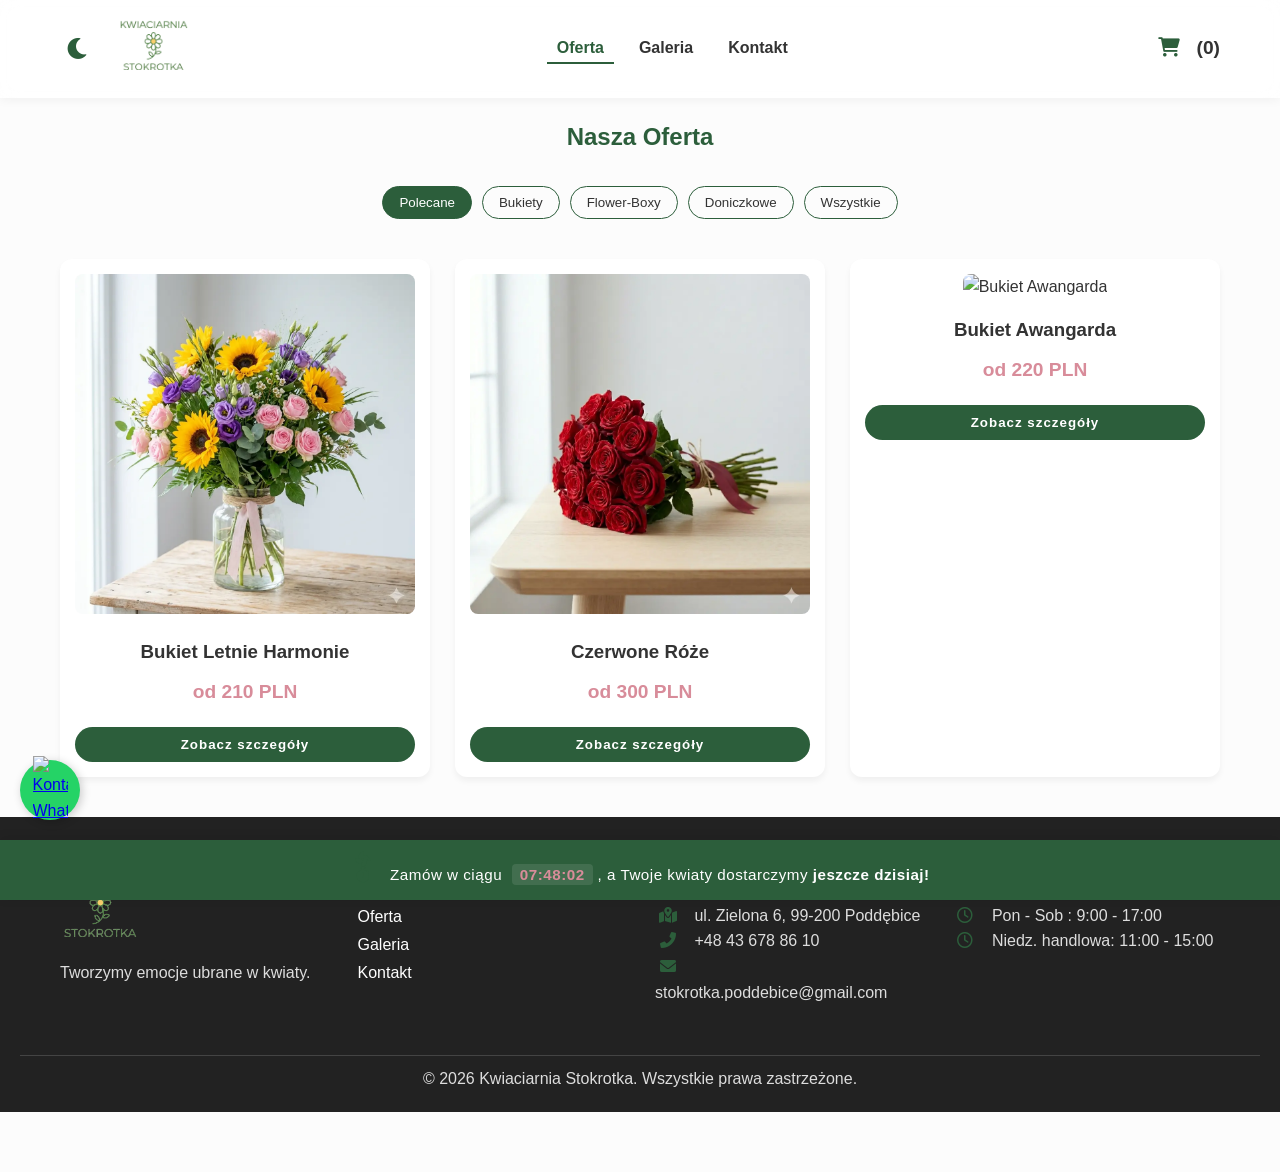
==== commit 59654dae: "Add files via upload" ====
--- a/index.html
+++ b/index.html
@@ -281,11 +281,11 @@
     <div id="fomo-bar" class="fomo-bar">
         <a href="#zamowienie" class="fomo-link" onclick="goToCheckout()">
             <span class="fomo-text">
-                <i class="fa-solid fa-fan"></i> Zamów w ciągu <span id="fomo-timer">--:--:--</span>, a Twoje kwiaty dostarczymy <b>jeszcze dzisiaj!</b>
+                <i class="fa-solid fa-fan"><i class="fa-solid fa-stopwatch"></i></i> Zamów w ciągu <span id="fomo-timer">--:--:--</span>, a Twoje kwiaty dostarczymy <b>jeszcze dzisiaj!</b>
             </span>
          </a>
     </div>
 
     <script src="script.js"></script>
 </body>
-</html>
+</html>
--- a/style.css
+++ b/style.css
@@ -799,4 +799,4 @@
 @media (max-width: 600px) {
     .form-grid { grid-template-columns: 1fr; }
     #cart-sidebar { max-width: 100%; padding: 15px; }
-}
+}
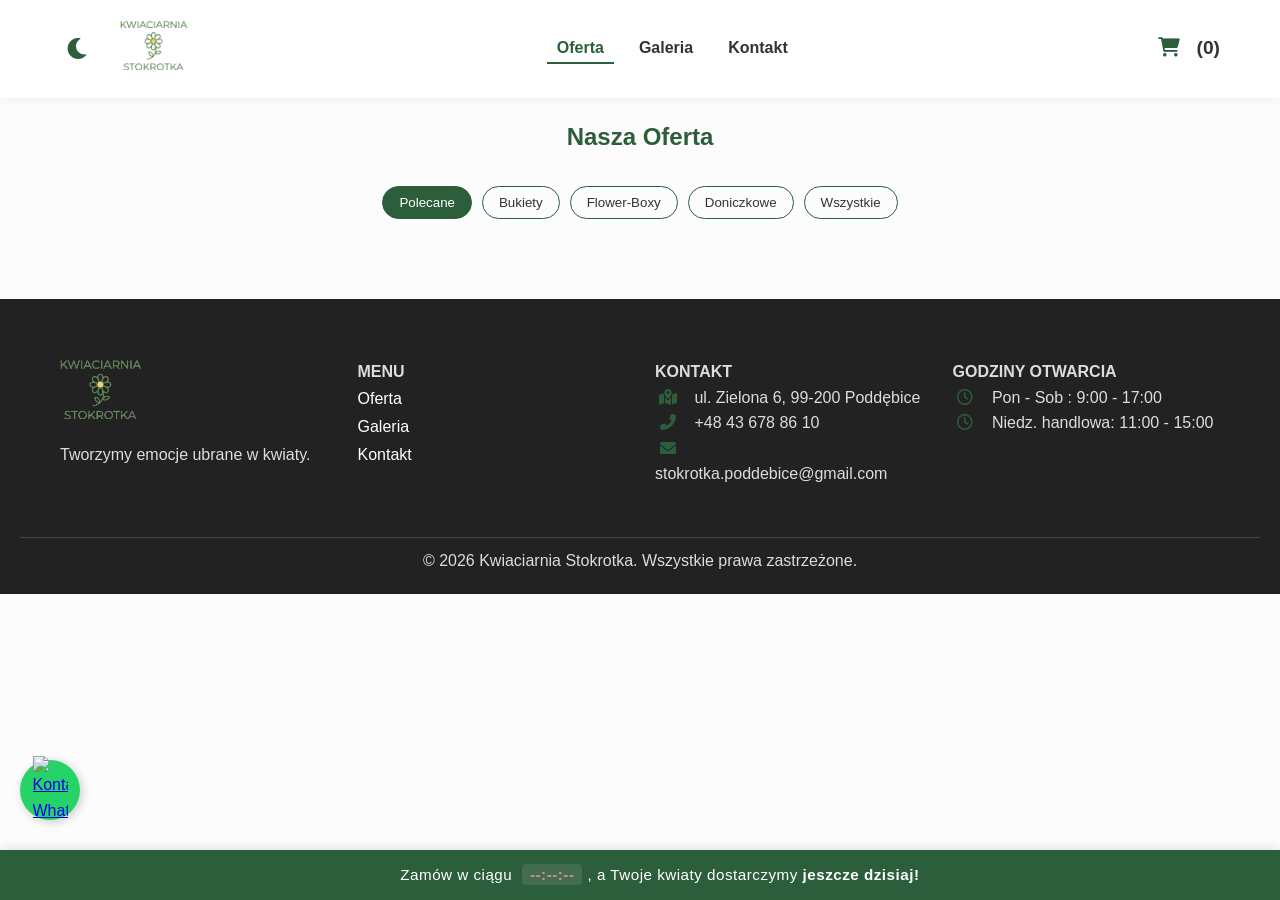
==== commit 7f7f4c7f: "porządki" ====
--- a/index.html
+++ b/index.html
@@ -281,7 +281,7 @@
     <div id="fomo-bar" class="fomo-bar">
         <a href="#zamowienie" class="fomo-link" onclick="goToCheckout()">
             <span class="fomo-text">
-                <i class="fa-solid fa-fan"><i class="fa-solid fa-stopwatch"></i></i> Zamów w ciągu <span id="fomo-timer">--:--:--</span>, a Twoje kwiaty dostarczymy <b>jeszcze dzisiaj!</b>
+                <i class="fa-solid fa-stopwatch"></i> Zamów w ciągu <span id="fomo-timer">--:--:--</span>, a Twoje kwiaty dostarczymy <b>jeszcze dzisiaj!</b>
             </span>
          </a>
     </div>
--- a/style.css
+++ b/style.css
@@ -799,4 +799,60 @@
 @media (max-width: 600px) {
     .form-grid { grid-template-columns: 1fr; }
     #cart-sidebar { max-width: 100%; padding: 15px; }
-}+}
+
+/* --- POPRAWKI DLA SMARTFONÓW (Poniżej 768px szerokości) --- */
+@media (max-width: 768px) {
+    /* 1. Przebudowa nagłówka - menu spada pod logo */
+    .nav-container {
+        flex-wrap: wrap;
+        padding: 10px 0;
+    }
+    
+    .logo-group {
+        flex: 1; /* Pozwala zachować logo po lewej, a koszyk po prawej */
+    }
+    
+    .logo img {
+        height: 40px; /* Nieco mniejsze logo na telefonach */
+    }
+
+    .cart-icon {
+        margin-left: auto;
+        padding: 5px 10px;
+    }
+
+    nav {
+        width: 100%;
+        display: flex;
+        justify-content: center;
+        margin-top: 15px;
+        order: 3; /* Przenosi całą nawigację na dół nagłówka */
+    }
+
+    .nav-tabs {
+        width: 100%;
+        justify-content: space-around; /* Równomiernie rozkłada przyciski Menu */
+        gap: 5px;
+    }
+
+    .nav-tab-btn {
+        font-size: 0.95rem;
+        padding: 5px;
+    }
+
+    /* 2. Optymalizacja okna modalnego (produktu) na telefonach */
+    .modal-content {
+        padding: 20px; /* Zmniejszone marginesy wewnętrzne */
+        width: 95%;
+        max-height: 90vh; /* Zapobiega wychodzeniu poza ekran */
+        overflow-y: auto; /* Pozwala przewijać zawartość, jeśli opis jest długi */
+    }
+    
+    .close-modal {
+        top: 10px;
+        right: 10px;
+        width: 30px;
+        height: 30px;
+    }
+}
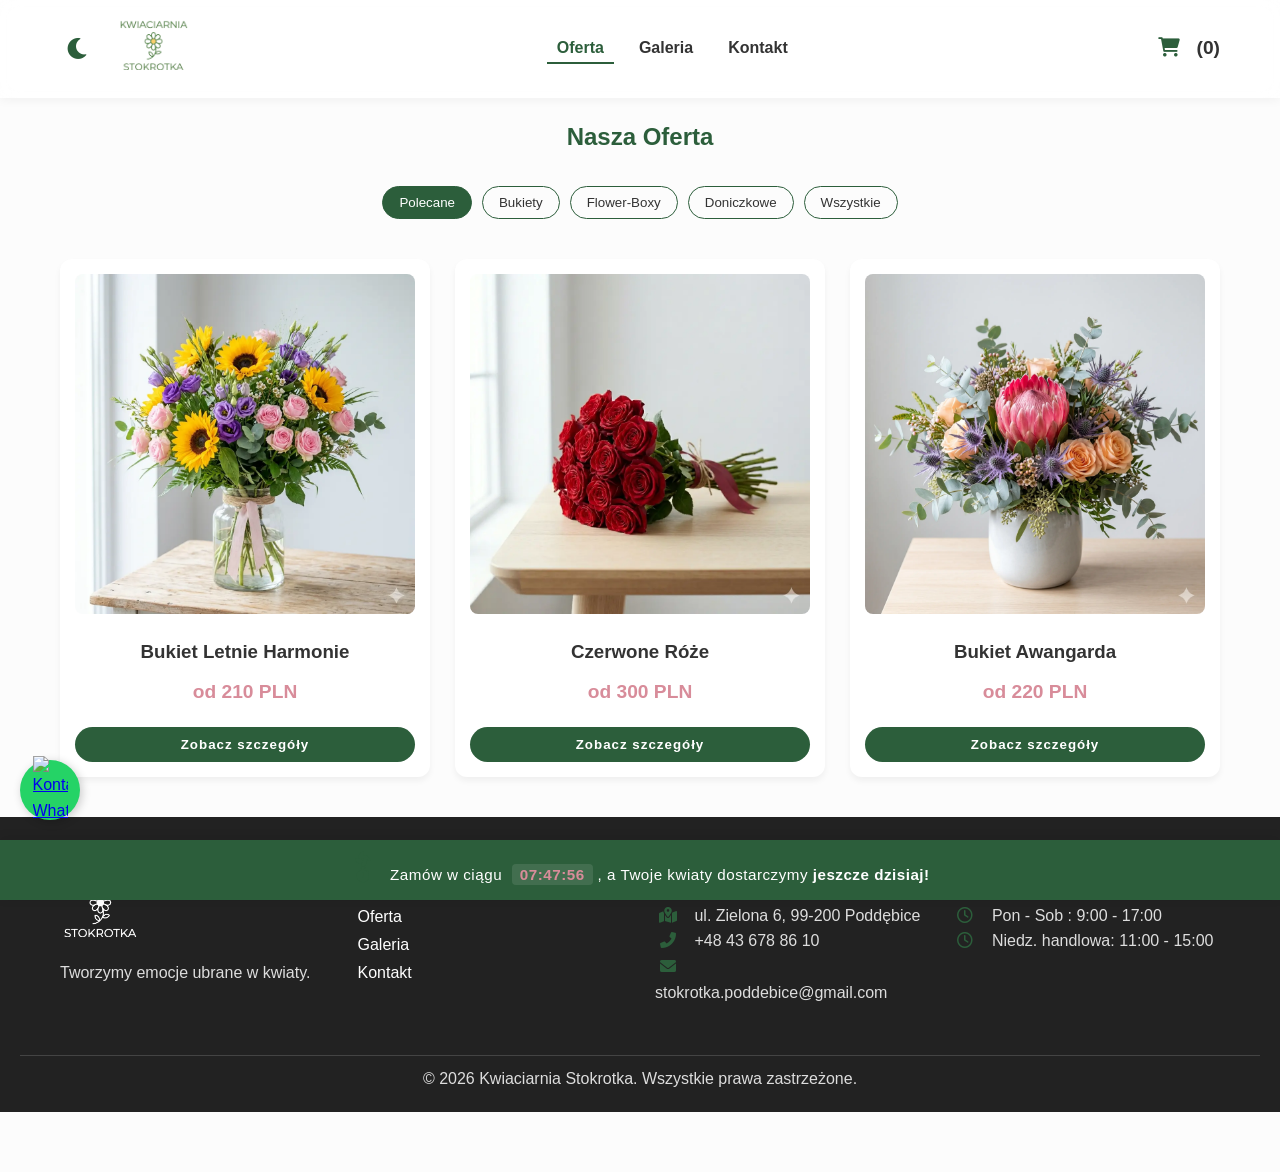
==== commit 5e5dddd9: "Add files via upload" ====
--- a/index.html
+++ b/index.html
@@ -281,7 +281,7 @@
     <div id="fomo-bar" class="fomo-bar">
         <a href="#zamowienie" class="fomo-link" onclick="goToCheckout()">
             <span class="fomo-text">
-                <i class="fa-solid fa-stopwatch"></i> Zamów w ciągu <span id="fomo-timer">--:--:--</span>, a Twoje kwiaty dostarczymy <b>jeszcze dzisiaj!</b>
+                <i class="fa-solid fa-fan"><i class="fa-solid fa-stopwatch"></i></i> Zamów w ciągu <span id="fomo-timer">--:--:--</span>, a Twoje kwiaty dostarczymy <b>jeszcze dzisiaj!</b>
             </span>
          </a>
     </div>
--- a/style.css
+++ b/style.css
@@ -99,6 +99,7 @@
     height: 60px;
     width: auto;
     margin-bottom: 15px;
+    filter: brightness(0) invert(1); /* Zmienia logo na białe, by pasowało do ciemnego tła */
 }
 
 /* Sidebar Koszyka */
@@ -855,4 +856,4 @@
         width: 30px;
         height: 30px;
     }
-}
+}
